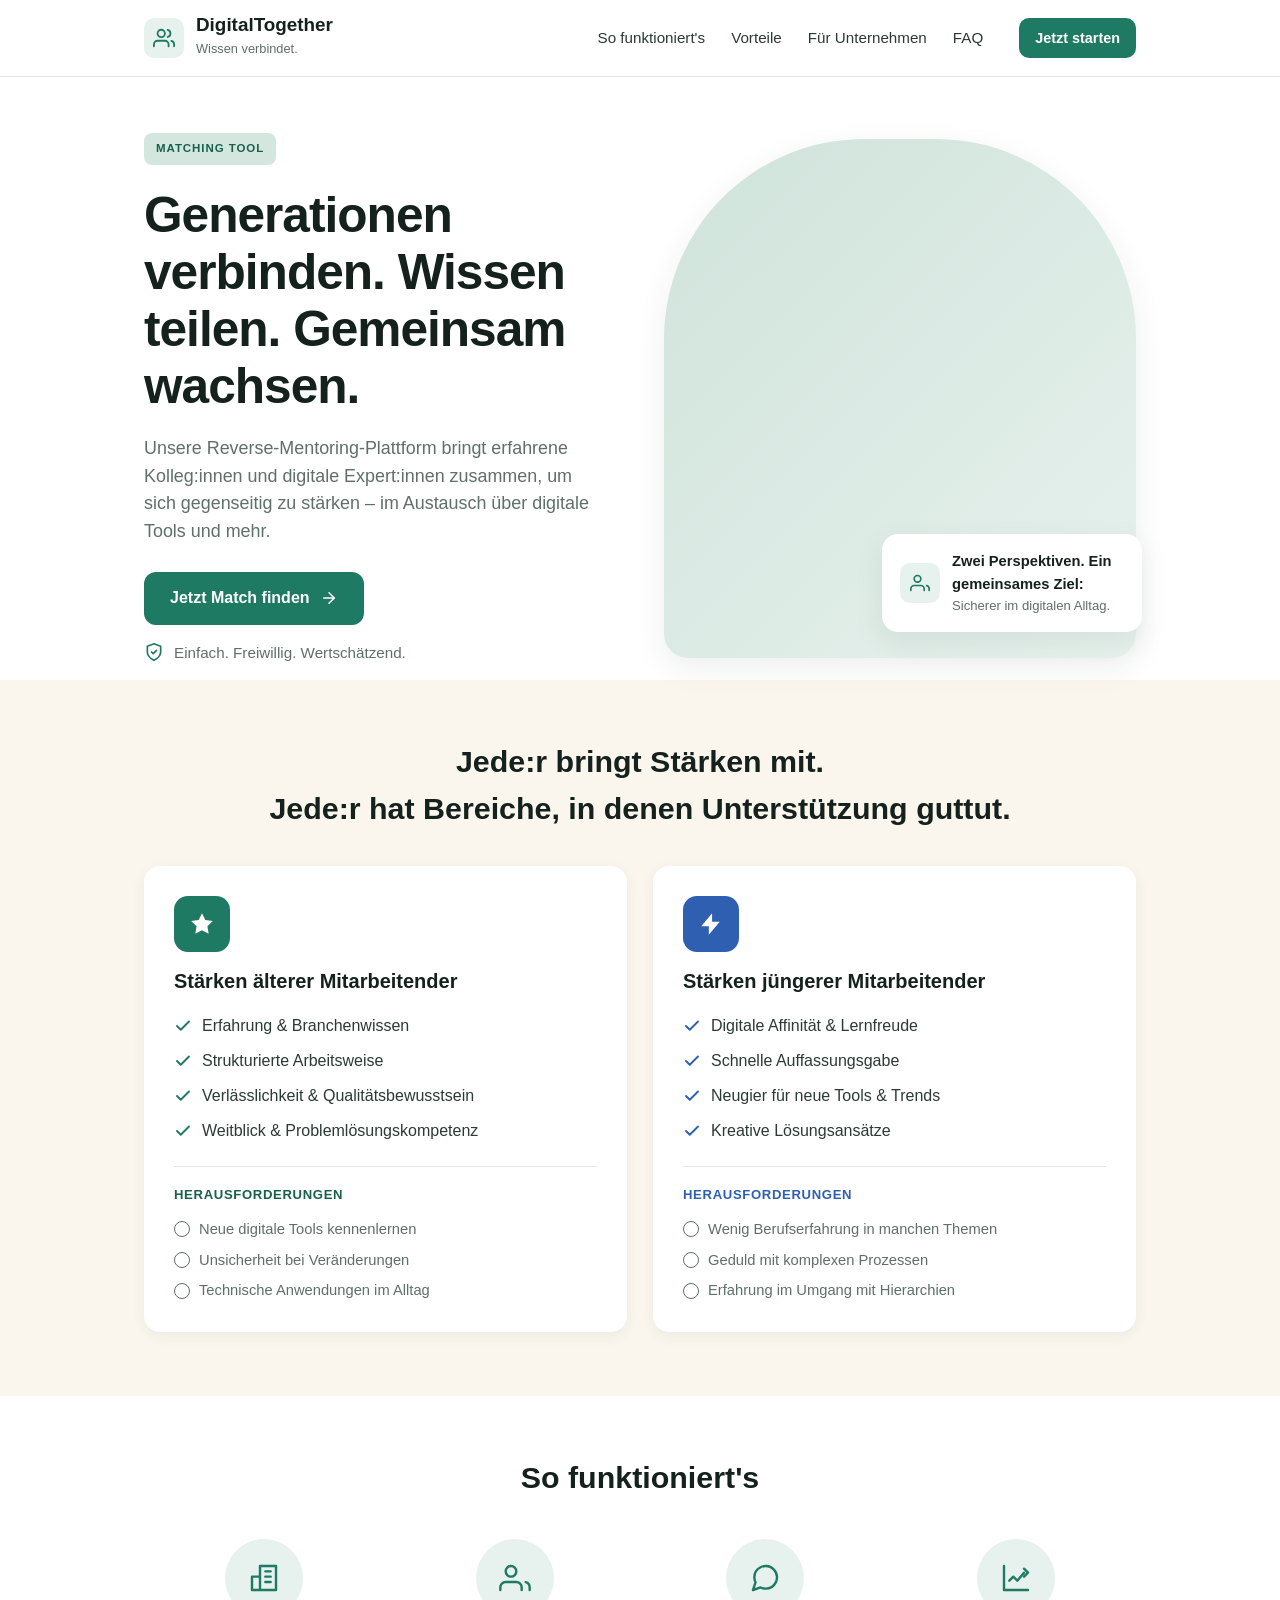
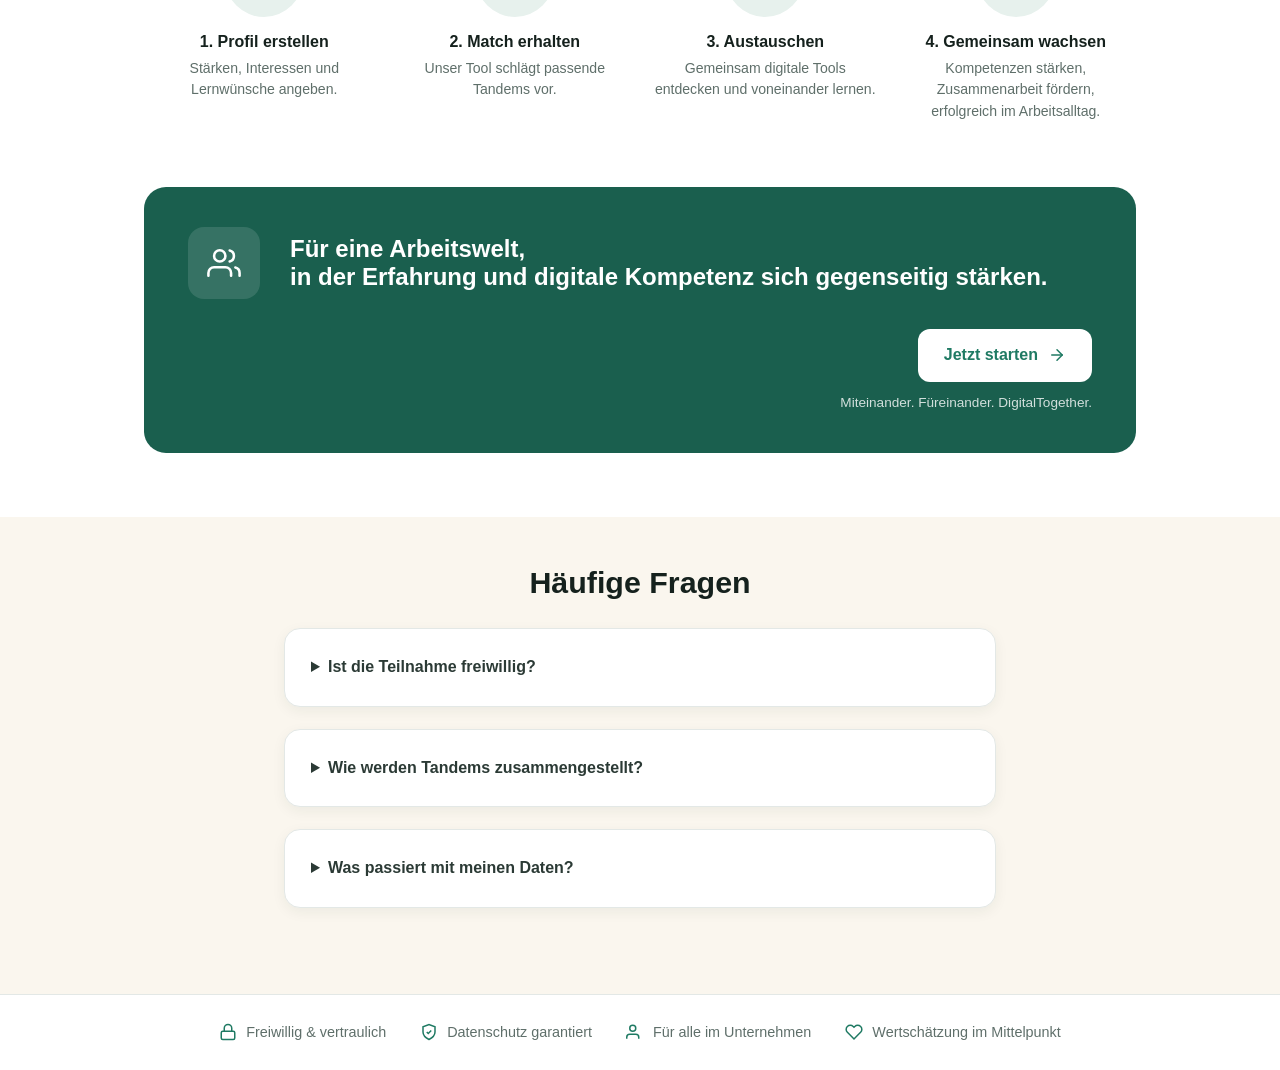
==== index.html @ 3b738544 "Initial commit" ====
<!DOCTYPE html>
<html lang="de">
<head>
<meta charset="UTF-8" />
<meta name="viewport" content="width=device-width, initial-scale=1" />
<title>DigitalTogether – Reverse Mentoring Plattform</title>
<link rel="stylesheet" href="css/styles.css" />
<link rel="preconnect" href="https://images.unsplash.com" />
</head>
<body>

<!-- ===== Header ===== -->
<header class="site-header">
  <div class="wrap nav">
    <a class="brand" href="index.html">
      <span class="logo">
        <svg width="22" height="22" viewBox="0 0 24 24" fill="none" stroke="currentColor" stroke-width="2" stroke-linecap="round" stroke-linejoin="round"><path d="M17 21v-2a4 4 0 0 0-4-4H5a4 4 0 0 0-4 4v2"/><circle cx="9" cy="7" r="4"/><path d="M23 21v-2a4 4 0 0 0-3-3.87"/><path d="M16 3.13a4 4 0 0 1 0 7.75"/></svg>
      </span>
      <span><b>DigitalTogether</b><small>Wissen verbindet.</small></span>
    </a>
    <nav class="nav-links">
      <a href="#how">So funktioniert's</a>
      <a href="#benefits">Vorteile</a>
      <a href="#company">Für Unternehmen</a>
      <a href="#faq">FAQ</a>
    </nav>
    <a class="btn btn-primary btn-sm" href="app.html">Jetzt starten</a>
  </div>
</header>

<!-- ===== Hero ===== -->
<section class="hero">
  <div class="wrap hero-grid">
    <div>
      <span class="tag">Matching Tool</span>
      <h1>Generationen verbinden. Wissen teilen. Gemeinsam wachsen.</h1>
      <p class="lead">Unsere Reverse-Mentoring-Plattform bringt erfahrene Kolleg:innen und digitale Expert:innen zusammen, um sich gegenseitig zu stärken – im Austausch über digitale Tools und mehr.</p>
      <div class="hero-actions">
        <a class="btn btn-primary" href="app.html">Jetzt Match finden
          <svg width="18" height="18" viewBox="0 0 24 24" fill="none" stroke="currentColor" stroke-width="2" stroke-linecap="round" stroke-linejoin="round"><line x1="5" y1="12" x2="19" y2="12"/><polyline points="12 5 19 12 12 19"/></svg>
        </a>
      </div>
      <div class="trust">
        <svg width="20" height="20" viewBox="0 0 24 24" fill="none" stroke="currentColor" stroke-width="2" stroke-linecap="round" stroke-linejoin="round"><path d="M12 22s8-4 8-10V5l-8-3-8 3v7c0 6 8 10 8 10z"/><polyline points="9 12 11 14 15 10"/></svg>
        <span>Einfach. Freiwillig. Wertschätzend.</span>
      </div>
    </div>
    <div class="hero-media">
      <div class="hero-img">
        <img src="https://images.unsplash.com/photo-1573497019940-1c28c88b4f3e?auto=format&fit=crop&w=900&q=70" alt="Zwei Kolleg:innen am Laptop" onerror="this.style.display='none'"/>
      </div>
      <div class="hero-badge">
        <span class="ico"><svg width="20" height="20" viewBox="0 0 24 24" fill="none" stroke="currentColor" stroke-width="2" stroke-linecap="round" stroke-linejoin="round"><path d="M17 21v-2a4 4 0 0 0-4-4H5a4 4 0 0 0-4 4v2"/><circle cx="9" cy="7" r="4"/><path d="M23 21v-2a4 4 0 0 0-3-3.87"/></svg></span>
        <span><b>Zwei Perspektiven. Ein gemeinsames Ziel:</b><br><span>Sicherer im digitalen Alltag.</span></span>
      </div>
    </div>
  </div>
</section>

<!-- ===== Strengths ===== -->
<section class="section cream" id="benefits">
  <div class="wrap">
    <div class="center">
      <h2 class="section-title">Jede:r bringt Stärken mit.</h2>
      <h2 class="section-title">Jede:r hat Bereiche, in denen Unterstützung guttut.</h2>
    </div>
    <div class="cards-2">
      <!-- older -->
      <div class="scard green">
        <div class="ico-top"><svg width="26" height="26" viewBox="0 0 24 24" fill="currentColor"><path d="M12 2l3.09 6.26L22 9.27l-5 4.87 1.18 6.88L12 17.77l-6.18 3.25L7 14.14 2 9.27l6.91-1.01L12 2z"/></svg></div>
        <h3>Stärken älterer Mitarbeitender</h3>
        <ul class="check-list">
          <li><svg width="18" height="18" viewBox="0 0 24 24" fill="none" stroke="currentColor" stroke-width="2.5" stroke-linecap="round" stroke-linejoin="round"><polyline points="20 6 9 17 4 12"/></svg> Erfahrung &amp; Branchenwissen</li>
          <li><svg width="18" height="18" viewBox="0 0 24 24" fill="none" stroke="currentColor" stroke-width="2.5" stroke-linecap="round" stroke-linejoin="round"><polyline points="20 6 9 17 4 12"/></svg> Strukturierte Arbeitsweise</li>
          <li><svg width="18" height="18" viewBox="0 0 24 24" fill="none" stroke="currentColor" stroke-width="2.5" stroke-linecap="round" stroke-linejoin="round"><polyline points="20 6 9 17 4 12"/></svg> Verlässlichkeit &amp; Qualitätsbewusstsein</li>
          <li><svg width="18" height="18" viewBox="0 0 24 24" fill="none" stroke="currentColor" stroke-width="2.5" stroke-linecap="round" stroke-linejoin="round"><polyline points="20 6 9 17 4 12"/></svg> Weitblick &amp; Problemlösungskompetenz</li>
        </ul>
        <div class="divider"></div>
        <div class="challenge-title">Herausforderungen</div>
        <ul class="challenge-list">
          <li><span class="dot"></span> Neue digitale Tools kennenlernen</li>
          <li><span class="dot"></span> Unsicherheit bei Veränderungen</li>
          <li><span class="dot"></span> Technische Anwendungen im Alltag</li>
        </ul>
      </div>
      <!-- younger -->
      <div class="scard blue">
        <div class="ico-top"><svg width="26" height="26" viewBox="0 0 24 24" fill="currentColor"><path d="M13 2L3 14h7v8l10-12h-7z"/></svg></div>
        <h3>Stärken jüngerer Mitarbeitender</h3>
        <ul class="check-list">
          <li><svg width="18" height="18" viewBox="0 0 24 24" fill="none" stroke="currentColor" stroke-width="2.5" stroke-linecap="round" stroke-linejoin="round"><polyline points="20 6 9 17 4 12"/></svg> Digitale Affinität &amp; Lernfreude</li>
          <li><svg width="18" height="18" viewBox="0 0 24 24" fill="none" stroke="currentColor" stroke-width="2.5" stroke-linecap="round" stroke-linejoin="round"><polyline points="20 6 9 17 4 12"/></svg> Schnelle Auffassungsgabe</li>
          <li><svg width="18" height="18" viewBox="0 0 24 24" fill="none" stroke="currentColor" stroke-width="2.5" stroke-linecap="round" stroke-linejoin="round"><polyline points="20 6 9 17 4 12"/></svg> Neugier für neue Tools &amp; Trends</li>
          <li><svg width="18" height="18" viewBox="0 0 24 24" fill="none" stroke="currentColor" stroke-width="2.5" stroke-linecap="round" stroke-linejoin="round"><polyline points="20 6 9 17 4 12"/></svg> Kreative Lösungsansätze</li>
        </ul>
        <div class="divider"></div>
        <div class="challenge-title">Herausforderungen</div>
        <ul class="challenge-list">
          <li><span class="dot"></span> Wenig Berufserfahrung in manchen Themen</li>
          <li><span class="dot"></span> Geduld mit komplexen Prozessen</li>
          <li><span class="dot"></span> Erfahrung im Umgang mit Hierarchien</li>
        </ul>
      </div>
    </div>
  </div>
</section>

<!-- ===== How it works ===== -->
<section class="section" id="how">
  <div class="wrap">
    <h2 class="section-title center">So funktioniert's</h2>
    <div class="steps">
      <div class="step">
        <div class="circle"><svg width="32" height="32" viewBox="0 0 24 24" fill="none" stroke="currentColor" stroke-width="1.8" stroke-linecap="round" stroke-linejoin="round"><path d="M9 11H3v10h6V11zM21 3H9v18h12V3z"/><path d="M13 7h4M13 11h4M13 15h4"/></svg></div>
        <h4>1. Profil erstellen</h4>
        <p>Stärken, Interessen und Lernwünsche angeben.</p>
      </div>
      <div class="step">
        <div class="circle"><svg width="32" height="32" viewBox="0 0 24 24" fill="none" stroke="currentColor" stroke-width="1.8" stroke-linecap="round" stroke-linejoin="round"><path d="M17 21v-2a4 4 0 0 0-4-4H5a4 4 0 0 0-4 4v2"/><circle cx="9" cy="7" r="4"/><path d="M23 21v-2a4 4 0 0 0-3-3.87"/></svg></div>
        <h4>2. Match erhalten</h4>
        <p>Unser Tool schlägt passende Tandems vor.</p>
      </div>
      <div class="step">
        <div class="circle"><svg width="32" height="32" viewBox="0 0 24 24" fill="none" stroke="currentColor" stroke-width="1.8" stroke-linecap="round" stroke-linejoin="round"><path d="M21 11.5a8.38 8.38 0 0 1-.9 3.8 8.5 8.5 0 0 1-7.6 4.7 8.38 8.38 0 0 1-3.8-.9L3 21l1.9-5.7a8.38 8.38 0 0 1-.9-3.8 8.5 8.5 0 0 1 4.7-7.6 8.38 8.38 0 0 1 3.8-.9h.5a8.48 8.48 0 0 1 8 8v.5z"/></svg></div>
        <h4>3. Austauschen</h4>
        <p>Gemeinsam digitale Tools entdecken und voneinander lernen.</p>
      </div>
      <div class="step">
        <div class="circle"><svg width="32" height="32" viewBox="0 0 24 24" fill="none" stroke="currentColor" stroke-width="1.8" stroke-linecap="round" stroke-linejoin="round"><path d="M3 3v18h18"/><path d="M7 14l3-3 3 3 5-6"/><polyline points="18 5 21 8 18 11"/></svg></div>
        <h4>4. Gemeinsam wachsen</h4>
        <p>Kompetenzen stärken, Zusammenarbeit fördern, erfolgreich im Arbeitsalltag.</p>
      </div>
    </div>
  </div>
</section>

<!-- ===== CTA ===== -->
<section class="section" id="company" style="padding-top:0">
  <div class="wrap">
    <div class="cta">
      <span class="ico"><svg width="34" height="34" viewBox="0 0 24 24" fill="none" stroke="currentColor" stroke-width="1.8" stroke-linecap="round" stroke-linejoin="round"><path d="M17 21v-2a4 4 0 0 0-4-4H5a4 4 0 0 0-4 4v2"/><circle cx="9" cy="7" r="4"/><path d="M23 21v-2a4 4 0 0 0-3-3.87"/><path d="M16 3.13a4 4 0 0 1 0 7.75"/></svg></span>
      <h2>Für eine Arbeitswelt,<br>in der Erfahrung und digitale Kompetenz sich gegenseitig stärken.</h2>
      <div class="cta-right">
        <a class="btn btn-light" href="app.html">Jetzt starten
          <svg width="18" height="18" viewBox="0 0 24 24" fill="none" stroke="currentColor" stroke-width="2" stroke-linecap="round" stroke-linejoin="round"><line x1="5" y1="12" x2="19" y2="12"/><polyline points="12 5 19 12 12 19"/></svg>
        </a>
        <small>Miteinander. Füreinander. DigitalTogether.</small>
      </div>
    </div>
  </div>
</section>

<!-- ===== FAQ ===== -->
<section class="section cream" id="faq" style="padding-top:48px">
  <div class="wrap" style="max-width:760px">
    <h2 class="section-title center">Häufige Fragen</h2>
    <div style="margin-top:28px">
      <details class="card"><summary style="cursor:pointer;font-weight:700">Ist die Teilnahme freiwillig?</summary><p style="margin-top:10px;color:var(--muted)">Ja. Reverse Mentoring funktioniert am besten auf Augenhöhe und freiwillig. Du entscheidest selbst über Tempo und Themen.</p></details>
      <details class="card"><summary style="cursor:pointer;font-weight:700">Wie werden Tandems zusammengestellt?</summary><p style="margin-top:10px;color:var(--muted)">Das Matching berücksichtigt deine Lernwünsche, die Stärken deines Mentors sowie verfügbare Zeitfenster und Format-Präferenzen.</p></details>
      <details class="card"><summary style="cursor:pointer;font-weight:700">Was passiert mit meinen Daten?</summary><p style="margin-top:10px;color:var(--muted)">Diese Demo speichert alle Angaben ausschließlich lokal in deinem Browser (localStorage). Es werden keine Daten an einen Server gesendet.</p></details>
    </div>
  </div>
</section>

<!-- ===== Footer ===== -->
<footer class="foot">
  <div class="wrap foot-row">
    <div class="foot-item"><svg width="18" height="18" viewBox="0 0 24 24" fill="none" stroke="currentColor" stroke-width="2"><rect x="3" y="11" width="18" height="11" rx="2"/><path d="M7 11V7a5 5 0 0 1 10 0v4"/></svg> Freiwillig &amp; vertraulich</div>
    <div class="foot-item"><svg width="18" height="18" viewBox="0 0 24 24" fill="none" stroke="currentColor" stroke-width="2"><path d="M12 22s8-4 8-10V5l-8-3-8 3v7c0 6 8 10 8 10z"/><polyline points="9 12 11 14 15 10"/></svg> Datenschutz garantiert</div>
    <div class="foot-item"><svg width="18" height="18" viewBox="0 0 24 24" fill="none" stroke="currentColor" stroke-width="2"><path d="M17 21v-2a4 4 0 0 0-4-4H5a4 4 0 0 0-4 4v2"/><circle cx="9" cy="7" r="4"/></svg> Für alle im Unternehmen</div>
    <div class="foot-item"><svg width="18" height="18" viewBox="0 0 24 24" fill="none" stroke="currentColor" stroke-width="2"><path d="M20.84 4.61a5.5 5.5 0 0 0-7.78 0L12 5.67l-1.06-1.06a5.5 5.5 0 0 0-7.78 7.78l1.06 1.06L12 21.23l7.78-7.78 1.06-1.06a5.5 5.5 0 0 0 0-7.78z"/></svg> Wertschätzung im Mittelpunkt</div>
  </div>
</footer>

</body>
</html>
---- css/styles.css ----
/* ===== DigitalTogether – Reverse Mentoring Plattform ===== */
:root {
  --green: #1f7a63;
  --green-dark: #1a5f4e;
  --green-light: #e7f1ed;
  --green-soft: #d4e7df;
  --blue: #2f5fb0;
  --blue-light: #e6eef9;
  --ink: #15211d;
  --text: #2b3a35;
  --muted: #5f6f6a;
  --bg: #ffffff;
  --bg-cream: #faf6ee;
  --line: #e3e8e6;
  --card: #ffffff;
  --radius: 16px;
  --shadow: 0 10px 30px rgba(20, 50, 40, .08);
  --shadow-sm: 0 4px 14px rgba(20, 50, 40, .06);
  --max: 1040px;
}

* { box-sizing: border-box; }
html { scroll-behavior: smooth; }
body {
  margin: 0;
  font-family: -apple-system, BlinkMacSystemFont, "Segoe UI", Roboto, Helvetica, Arial, sans-serif;
  color: var(--text);
  background: var(--bg);
  line-height: 1.55;
  -webkit-font-smoothing: antialiased;
}
h1, h2, h3, h4 { color: var(--ink); line-height: 1.15; margin: 0 0 .4em; }
p { margin: 0 0 1em; }
a { color: var(--green); text-decoration: none; }
img { max-width: 100%; display: block; }

.wrap { max-width: var(--max); margin: 0 auto; padding: 0 24px; }
.section { padding: 64px 0; }

/* ===== Buttons ===== */
.btn {
  display: inline-flex; align-items: center; gap: 10px;
  border: none; cursor: pointer; font-size: 1rem; font-weight: 600;
  padding: 14px 26px; border-radius: 12px; transition: .18s ease;
  font-family: inherit;
}
.btn-primary { background: var(--green); color: #fff; }
.btn-primary:hover { background: var(--green-dark); transform: translateY(-1px); }
.btn-ghost { background: #fff; color: var(--ink); border: 1px solid var(--line); }
.btn-ghost:hover { border-color: var(--green); color: var(--green); }
.btn-light { background: #fff; color: var(--green); }
.btn-light:hover { transform: translateY(-1px); }
.btn-outline { background: transparent; color: var(--green); border: 1px solid var(--green); }
.btn-outline:hover { background: var(--green-light); }
.btn-sm { padding: 9px 16px; font-size: .9rem; border-radius: 10px; }
.btn-block { width: 100%; justify-content: center; }
.btn:disabled { opacity: .5; cursor: not-allowed; }

/* ===== Header ===== */
.site-header {
  position: sticky; top: 0; z-index: 50;
  background: rgba(255,255,255,.92); backdrop-filter: blur(8px);
  border-bottom: 1px solid var(--line);
}
.nav { display: flex; align-items: center; gap: 28px; height: 76px; }
.brand { display: flex; align-items: center; gap: 12px; }
.brand .logo {
  width: 40px; height: 40px; border-radius: 10px;
  background: var(--green-light); display: grid; place-items: center; color: var(--green);
}
.brand b { font-size: 1.18rem; color: var(--ink); display: block; line-height: 1.1; }
.brand small { color: var(--muted); font-size: .8rem; }
.nav-links { display: flex; gap: 26px; margin-left: auto; }
.nav-links a { color: var(--text); font-weight: 500; font-size: .95rem; }
.nav-links a:hover { color: var(--green); }
.nav .btn { margin-left: 8px; }

/* ===== Hero ===== */
.hero { padding: 56px 0 16px; }
.hero-grid { display: grid; grid-template-columns: 1fr 1fr; gap: 48px; align-items: center; }
.tag {
  display: inline-block; background: var(--green-soft); color: var(--green-dark);
  font-weight: 700; letter-spacing: .08em; font-size: .72rem; text-transform: uppercase;
  padding: 7px 12px; border-radius: 8px; margin-bottom: 22px;
}
.hero h1 { font-size: 3.1rem; letter-spacing: -.02em; }
.hero .lead { font-size: 1.12rem; color: var(--muted); max-width: 460px; }
.hero-actions { display: flex; align-items: center; gap: 18px; margin: 26px 0 16px; flex-wrap: wrap; }
.trust { display: flex; align-items: center; gap: 10px; color: var(--muted); font-size: .95rem; }
.trust svg { color: var(--green); }
.hero-media { position: relative; }
.hero-img {
  border-radius: 200px 200px 24px 24px; overflow: hidden; box-shadow: var(--shadow);
  aspect-ratio: 4/4.4; background: linear-gradient(135deg,#cfe3db,#e7f1ed);
}
.hero-img img { width: 100%; height: 100%; object-fit: cover; }
.hero-badge {
  position: absolute; right: -6px; bottom: 26px; background: #fff; border-radius: 16px;
  box-shadow: var(--shadow); padding: 16px 18px; display: flex; gap: 12px; align-items: center;
  max-width: 260px;
}
.hero-badge .ico { width: 40px; height: 40px; border-radius: 10px; background: var(--green-light); color: var(--green); display: grid; place-items: center; flex: none; }
.hero-badge b { font-size: .92rem; color: var(--ink); }
.hero-badge span { font-size: .82rem; color: var(--muted); }

/* ===== Strengths section ===== */
.cream { background: var(--bg-cream); }
.center { text-align: center; }
.section-title { font-size: 1.9rem; }
.cards-2 { display: grid; grid-template-columns: 1fr 1fr; gap: 26px; margin-top: 40px; }
.scard {
  background: var(--card); border-radius: var(--radius); padding: 30px 30px 26px;
  box-shadow: var(--shadow-sm); position: relative; overflow: hidden;
}
.scard .ico-top { width: 56px; height: 56px; border-radius: 14px; display: grid; place-items: center; color: #fff; margin-bottom: 18px; }
.scard.green .ico-top { background: var(--green); }
.scard.blue .ico-top { background: var(--blue); }
.scard h3 { font-size: 1.25rem; }
.check-list { list-style: none; padding: 0; margin: 16px 0; }
.check-list li { display: flex; gap: 10px; align-items: flex-start; padding: 5px 0; font-weight: 500; color: var(--text); }
.check-list svg { color: var(--green); flex: none; margin-top: 3px; }
.scard.blue .check-list svg { color: var(--blue); }
.divider { border-top: 1px solid var(--line); margin: 18px 0; }
.challenge-title { font-weight: 700; color: var(--green-dark); font-size: .82rem; text-transform: uppercase; letter-spacing: .05em; margin-bottom: 8px; }
.scard.blue .challenge-title { color: var(--blue); }
.challenge-list { list-style: none; padding: 0; margin: 0; }
.challenge-list li { display: flex; gap: 9px; align-items: center; padding: 4px 0; color: var(--muted); font-size: .92rem; }
.challenge-list .dot { width: 16px; height: 16px; border: 1.5px solid currentColor; border-radius: 50%; flex: none; }

/* ===== Steps ===== */
.steps { display: grid; grid-template-columns: repeat(4, 1fr); gap: 10px; margin-top: 44px; }
.step { text-align: center; padding: 0 8px; position: relative; }
.step .circle {
  width: 78px; height: 78px; border-radius: 50%; background: var(--green-light);
  display: grid; place-items: center; margin: 0 auto 16px; color: var(--green);
}
.step h4 { font-size: 1rem; margin-bottom: 6px; }
.step p { font-size: .88rem; color: var(--muted); margin: 0; }
.step:not(:last-child)::after {
  content: ""; position: absolute; top: 39px; right: -5px; width: 10px;
}

/* ===== CTA banner ===== */
.cta {
  background: var(--green-dark); color: #fff; border-radius: 22px;
  padding: 40px 44px; display: flex; align-items: center; gap: 30px; flex-wrap: wrap;
}
.cta .ico { width: 72px; height: 72px; border-radius: 16px; background: rgba(255,255,255,.12); display: grid; place-items: center; flex: none; }
.cta h2 { color: #fff; font-size: 1.5rem; margin: 0; }
.cta .cta-right { margin-left: auto; text-align: right; }
.cta small { display: block; margin-top: 10px; opacity: .8; font-size: .85rem; }

/* ===== Footer ===== */
.foot { border-top: 1px solid var(--line); padding: 26px 0; }
.foot-row { display: flex; gap: 34px; flex-wrap: wrap; justify-content: center; }
.foot-item { display: flex; gap: 9px; align-items: center; color: var(--muted); font-size: .9rem; }
.foot-item svg { color: var(--green); }

/* ===== App / Dashboard ===== */
.app-shell { min-height: 100vh; background: var(--bg-cream); }
.app-main { padding: 30px 0 70px; }
.crumb { color: var(--muted); font-size: .9rem; margin-bottom: 6px; }
.page-head { display: flex; align-items: flex-end; justify-content: space-between; gap: 16px; margin-bottom: 24px; flex-wrap: wrap; }
.page-head h1 { font-size: 1.8rem; margin: 0; }
.page-head p { margin: 6px 0 0; color: var(--muted); }

.tabs { display: flex; gap: 6px; background: #fff; padding: 6px; border-radius: 14px; box-shadow: var(--shadow-sm); margin-bottom: 26px; overflow-x: auto; }
.tab {
  border: none; background: none; cursor: pointer; padding: 11px 18px; border-radius: 10px;
  font-weight: 600; color: var(--muted); font-family: inherit; font-size: .94rem; white-space: nowrap;
  display: flex; align-items: center; gap: 8px;
}
.tab.active { background: var(--green); color: #fff; }
.tab:not(.active):hover { background: var(--green-light); color: var(--green-dark); }
.tab .badge-count { background: rgba(255,255,255,.25); border-radius: 20px; padding: 1px 8px; font-size: .78rem; }
.tab:not(.active) .badge-count { background: var(--green-light); color: var(--green); }

.panel { display: none; animation: fade .25s ease; }
.panel.active { display: block; }
@keyframes fade { from { opacity: 0; transform: translateY(6px); } to { opacity: 1; transform: none; } }

.card {
  background: #fff; border-radius: var(--radius); padding: 26px; box-shadow: var(--shadow-sm);
  margin-bottom: 22px; border: 1px solid var(--line);
}
.card h3 { font-size: 1.15rem; }
.card .sub { color: var(--muted); margin-top: -4px; }

.grid-2 { display: grid; grid-template-columns: 1fr 1fr; gap: 22px; }
.grid-3 { display: grid; grid-template-columns: repeat(3,1fr); gap: 18px; }

/* Forms */
.field { margin-bottom: 16px; }
.field label { display: block; font-weight: 600; font-size: .9rem; margin-bottom: 6px; color: var(--ink); }
.field input, .field select, .field textarea {
  width: 100%; padding: 11px 13px; border: 1px solid var(--line); border-radius: 10px;
  font-family: inherit; font-size: .95rem; background: #fff; color: var(--text);
}
.field input:focus, .field select:focus, .field textarea:focus { outline: none; border-color: var(--green); box-shadow: 0 0 0 3px var(--green-light); }
.field textarea { min-height: 90px; resize: vertical; }
.field .hint { font-size: .82rem; color: var(--muted); margin-top: 5px; }
.chips { display: flex; flex-wrap: wrap; gap: 8px; }
.chip {
  border: 1px solid var(--line); background: #fff; border-radius: 20px; padding: 8px 14px;
  cursor: pointer; font-size: .88rem; font-family: inherit; transition: .15s; user-select: none;
}
.chip.on { background: var(--green); color: #fff; border-color: var(--green); }
.chip:hover { border-color: var(--green); }

/* Match cards */
.match {
  display: flex; gap: 16px; padding: 18px; border: 1px solid var(--line); border-radius: 14px;
  margin-bottom: 14px; align-items: center; background: #fff; transition: .15s;
}
.match:hover { box-shadow: var(--shadow-sm); border-color: var(--green-soft); }
.avatar {
  width: 56px; height: 56px; border-radius: 50%; flex: none; display: grid; place-items: center;
  font-weight: 700; color: #fff; font-size: 1.2rem; background: var(--blue);
}
.avatar.g { background: var(--green); }
.match-info { flex: 1; min-width: 0; }
.match-info b { font-size: 1.05rem; color: var(--ink); }
.match-info .role { color: var(--muted); font-size: .9rem; }
.tag-row { display: flex; gap: 6px; flex-wrap: wrap; margin-top: 8px; }
.mini-tag { background: var(--green-light); color: var(--green-dark); font-size: .76rem; padding: 3px 9px; border-radius: 6px; font-weight: 600; }
.score { text-align: center; flex: none; }
.score .num { font-size: 1.5rem; font-weight: 800; color: var(--green); }
.score .lbl { font-size: .72rem; color: var(--muted); text-transform: uppercase; letter-spacing: .04em; }

/* Meeting / list items */
.list-item {
  display: flex; gap: 14px; align-items: center; padding: 16px; border: 1px solid var(--line);
  border-radius: 12px; margin-bottom: 12px; background: #fff;
}
.list-item .when { text-align: center; flex: none; background: var(--green-light); border-radius: 10px; padding: 8px 12px; min-width: 64px; }
.list-item .when .d { font-size: 1.3rem; font-weight: 800; color: var(--green-dark); line-height: 1; }
.list-item .when .m { font-size: .72rem; text-transform: uppercase; color: var(--green); }
.list-item .body { flex: 1; }
.list-item .body b { color: var(--ink); }
.list-item .body .meta { color: var(--muted); font-size: .88rem; }

.pill { display: inline-block; padding: 4px 11px; border-radius: 20px; font-size: .78rem; font-weight: 700; }
.pill.open { background: #fff4e0; color: #a76a00; }
.pill.done { background: var(--green-light); color: var(--green-dark); }
.pill.planned { background: var(--blue-light); color: var(--blue); }

/* Stats */
.stat { background: #fff; border: 1px solid var(--line); border-radius: 14px; padding: 22px; text-align: center; }
.stat .big { font-size: 2.2rem; font-weight: 800; color: var(--green); line-height: 1; }
.stat .lbl { color: var(--muted); font-size: .9rem; margin-top: 8px; }

/* progress */
.progress { background: var(--green-light); border-radius: 20px; height: 12px; overflow: hidden; margin-top: 8px; }
.progress > span { display: block; height: 100%; background: var(--green); border-radius: 20px; transition: width .4s ease; }

/* Stars */
.stars { display: flex; gap: 6px; font-size: 1.7rem; }
.stars span { cursor: pointer; color: var(--line); transition: .12s; }
.stars span.on, .stars span:hover { color: #f0a818; }

/* Empty state */
.empty { text-align: center; padding: 40px 20px; color: var(--muted); }
.empty svg { color: var(--green-soft); margin-bottom: 12px; }

/* Toast */
.toast {
  position: fixed; bottom: 26px; left: 50%; transform: translateX(-50%) translateY(20px);
  background: var(--ink); color: #fff; padding: 14px 22px; border-radius: 12px; box-shadow: var(--shadow);
  opacity: 0; pointer-events: none; transition: .3s; z-index: 100; font-weight: 500;
}
.toast.show { opacity: 1; transform: translateX(-50%) translateY(0); }

/* Banner inside app for not-registered */
.notice { background: var(--blue-light); border: 1px solid #cfe0f7; border-radius: 12px; padding: 16px 18px; color: #244a82; margin-bottom: 20px; display: flex; gap: 12px; align-items: center; }

.timeline { list-style: none; padding: 0; margin: 0; }
.timeline li { position: relative; padding: 0 0 20px 26px; border-left: 2px solid var(--green-light); }
.timeline li::before { content: ""; position: absolute; left: -7px; top: 2px; width: 12px; height: 12px; border-radius: 50%; background: var(--green); }
.timeline li:last-child { border-left-color: transparent; }
.timeline .t-date { font-size: .8rem; color: var(--muted); }

.row-between { display: flex; justify-content: space-between; align-items: center; gap: 12px; flex-wrap: wrap; }

/* Responsive */
@media (max-width: 880px) {
  .hero-grid, .cards-2, .grid-2 { grid-template-columns: 1fr; }
  .steps { grid-template-columns: 1fr 1fr; gap: 24px; }
  .grid-3 { grid-template-columns: 1fr; }
  .hero h1 { font-size: 2.3rem; }
  .nav-links { display: none; }
  .cta .cta-right { margin-left: 0; text-align: left; width: 100%; }
}
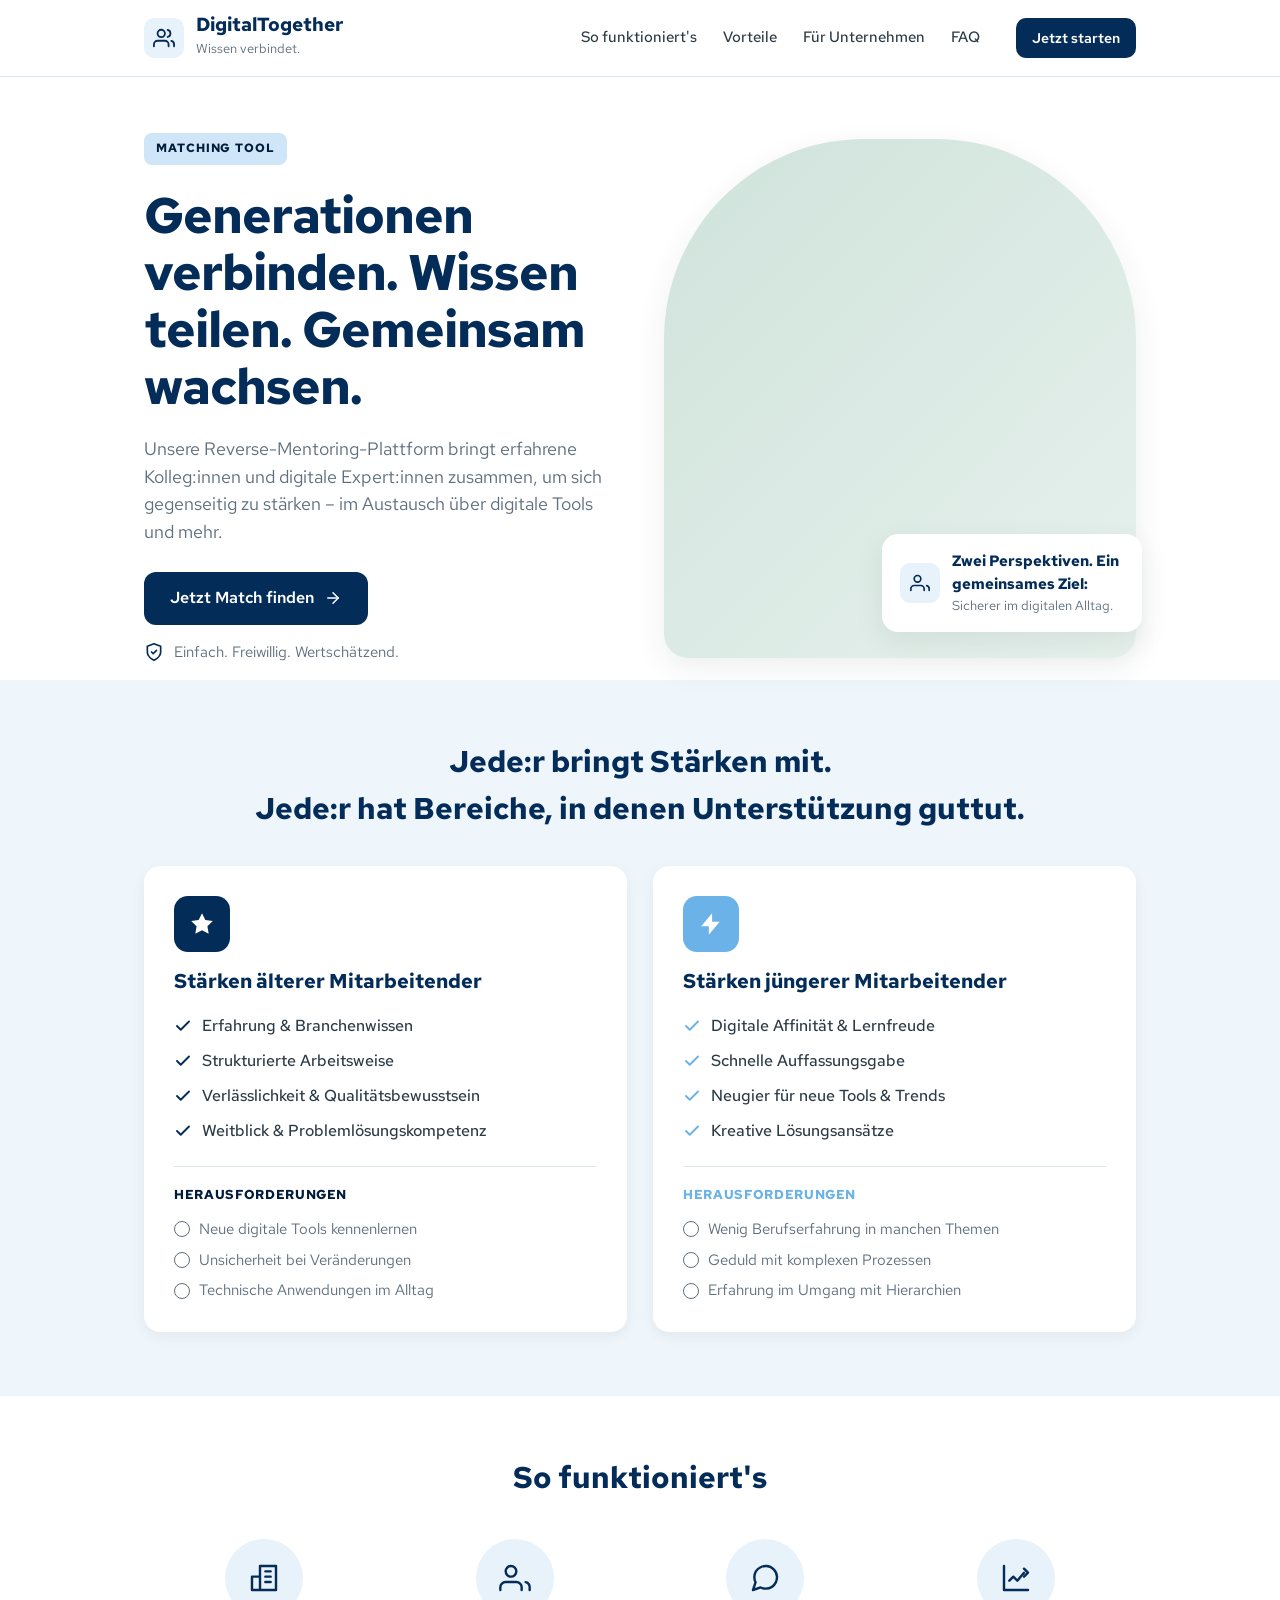
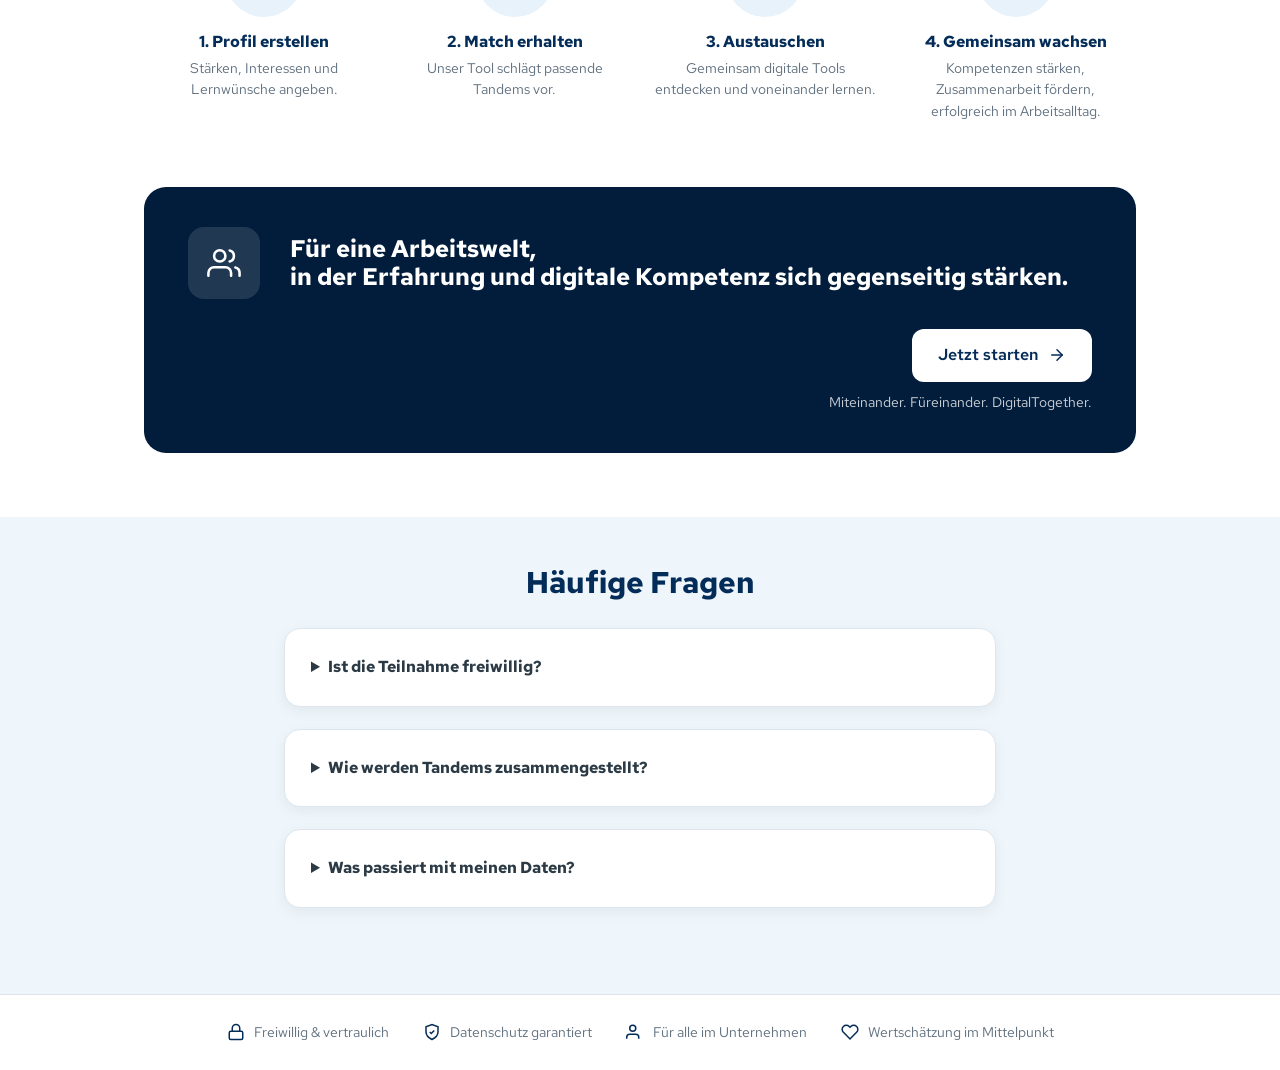
==== commit e5aca48f: "Funktionserweiterung" ====
--- a/index.html
+++ b/index.html
@@ -4,6 +4,9 @@
 <meta charset="UTF-8" />
 <meta name="viewport" content="width=device-width, initial-scale=1" />
 <title>DigitalTogether – Reverse Mentoring Plattform</title>
+<link rel="preconnect" href="https://fonts.googleapis.com" />
+<link rel="preconnect" href="https://fonts.gstatic.com" crossorigin />
+<link href="https://fonts.googleapis.com/css2?family=Red+Hat+Text:wght@400;500;600;700&display=swap" rel="stylesheet" />
 <link rel="stylesheet" href="css/styles.css" />
 <link rel="preconnect" href="https://images.unsplash.com" />
 </head>
--- a/css/styles.css
+++ b/css/styles.css
@@ -1,17 +1,18 @@
 /* ===== DigitalTogether – Reverse Mentoring Plattform ===== */
 :root {
-  --green: #1f7a63;
-  --green-dark: #1a5f4e;
-  --green-light: #e7f1ed;
-  --green-soft: #d4e7df;
-  --blue: #2f5fb0;
-  --blue-light: #e6eef9;
-  --ink: #15211d;
-  --text: #2b3a35;
-  --muted: #5f6f6a;
+  /* Große Elemente: #042c58 · Kleine Elemente / Boxen: #6ab2e7 */
+  --green: #042c58;        /* primär / große Elemente */
+  --green-dark: #021d3b;   /* hover */
+  --green-light: #e7f2fb;  /* helle Box-Tönung */
+  --green-soft: #cfe6f8;
+  --blue: #6ab2e7;         /* kleine Elemente / Akzent-Boxen */
+  --blue-light: #e7f2fb;
+  --ink: #042c58;
+  --text: #2b3a45;
+  --muted: #5f6f7e;
   --bg: #ffffff;
-  --bg-cream: #faf6ee;
-  --line: #e3e8e6;
+  --bg-cream: #eef5fb;
+  --line: #dde6ef;
   --card: #ffffff;
   --radius: 16px;
   --shadow: 0 10px 30px rgba(20, 50, 40, .08);
@@ -23,7 +24,7 @@
 html { scroll-behavior: smooth; }
 body {
   margin: 0;
-  font-family: -apple-system, BlinkMacSystemFont, "Segoe UI", Roboto, Helvetica, Arial, sans-serif;
+  font-family: "Red Hat Text", -apple-system, BlinkMacSystemFont, "Segoe UI", Roboto, Helvetica, Arial, sans-serif;
   color: var(--text);
   background: var(--bg);
   line-height: 1.55;
@@ -281,6 +282,52 @@
 
 .row-between { display: flex; justify-content: space-between; align-items: center; gap: 12px; flex-wrap: wrap; }
 
+/* ===== Login overlay ===== */
+.login-overlay {
+  position: fixed; inset: 0; z-index: 200; display: grid; place-items: center;
+  background: linear-gradient(160deg, #042c58, #063e78);
+  padding: 24px;
+}
+.login-card {
+  background: #fff; border-radius: 22px; box-shadow: var(--shadow);
+  width: 100%; max-width: 460px; padding: 38px 34px; text-align: center;
+}
+.login-card .brand { justify-content: center; margin-bottom: 8px; }
+.login-card h2 { font-size: 1.5rem; margin-top: 14px; }
+.login-card p { color: var(--muted); }
+.role-pick { display: grid; grid-template-columns: 1fr 1fr; gap: 14px; margin: 22px 0 18px; }
+.role-opt {
+  border: 2px solid var(--line); border-radius: 16px; padding: 22px 14px; cursor: pointer;
+  transition: .15s; background: #fff;
+}
+.role-opt:hover { border-color: var(--blue); }
+.role-opt.sel { border-color: var(--green); background: var(--green-light); }
+.role-opt .r-ico { width: 56px; height: 56px; border-radius: 14px; margin: 0 auto 12px; display: grid; place-items: center; color: #fff; }
+.role-opt.oldie .r-ico { background: var(--green); }
+.role-opt.mentor .r-ico { background: var(--blue); }
+.role-opt b { display: block; color: var(--ink); }
+.role-opt span { font-size: .82rem; color: var(--muted); }
+
+.role-badge { display: inline-flex; align-items: center; gap: 7px; padding: 6px 13px; border-radius: 20px; font-weight: 700; font-size: .85rem; }
+.role-badge.oldie { background: var(--green-light); color: var(--green); }
+.role-badge.mentor { background: #e7f2fb; color: #1c6aa8; }
+
+/* Recurrence badge */
+.recur-badge { background: #fff4e0; color: #a76a00; font-size: .72rem; font-weight: 700; padding: 2px 8px; border-radius: 6px; }
+.series-head { font-weight: 700; color: var(--ink); margin: 18px 0 8px; display: flex; align-items: center; gap: 8px; }
+
+/* Feedback evaluation bars */
+.dist-row { display: flex; align-items: center; gap: 12px; margin-bottom: 10px; }
+.dist-row .lbl { width: 54px; font-size: .88rem; color: var(--muted); white-space: nowrap; }
+.dist-bar { flex: 1; background: var(--green-light); border-radius: 20px; height: 22px; overflow: hidden; }
+.dist-bar > span { display: block; height: 100%; background: var(--blue); border-radius: 20px; transition: width .4s; min-width: 2px; }
+.dist-row .val { width: 30px; text-align: right; font-weight: 700; color: var(--ink); }
+.big-score { display: flex; align-items: baseline; gap: 8px; }
+.big-score .n { font-size: 3rem; font-weight: 800; color: var(--green); line-height: 1; }
+.big-score .o { font-size: 1.2rem; color: var(--blue); }
+
+.hide { display: none !important; }
+
 /* Responsive */
 @media (max-width: 880px) {
   .hero-grid, .cards-2, .grid-2 { grid-template-columns: 1fr; }
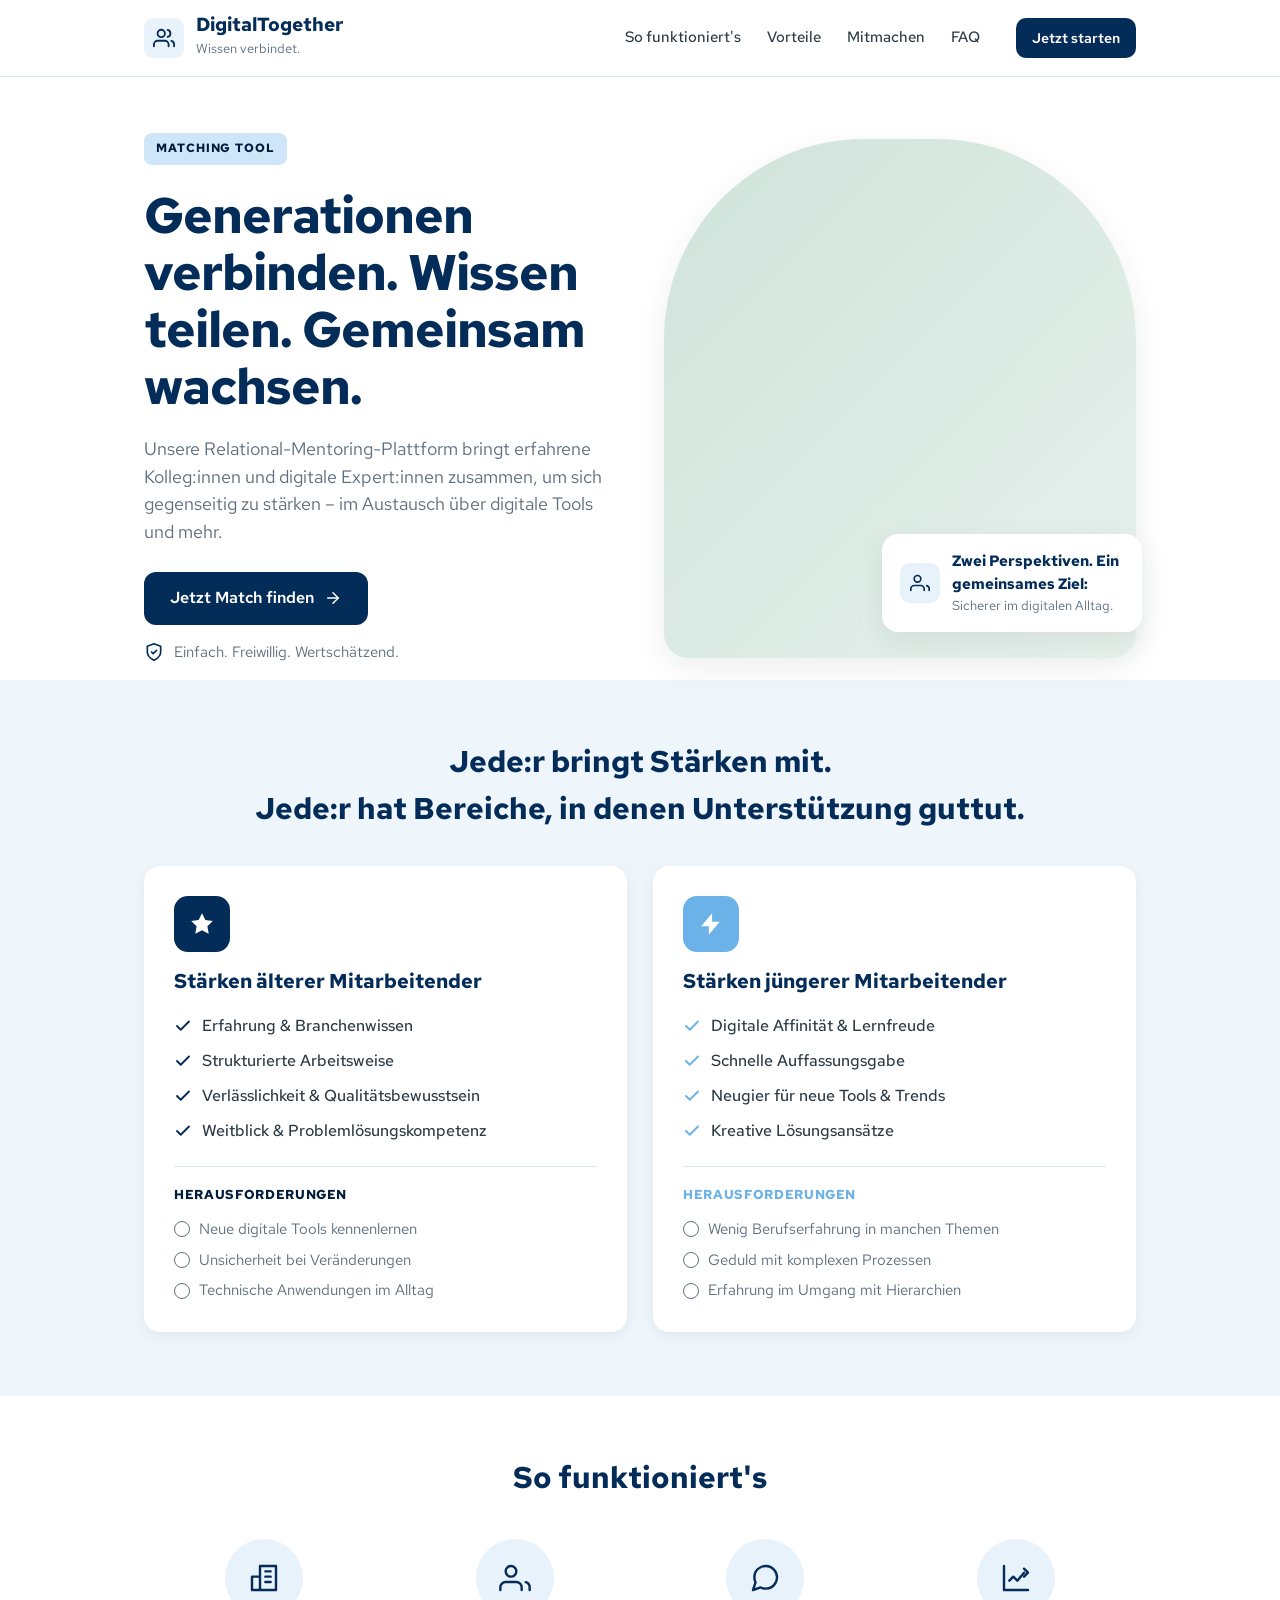
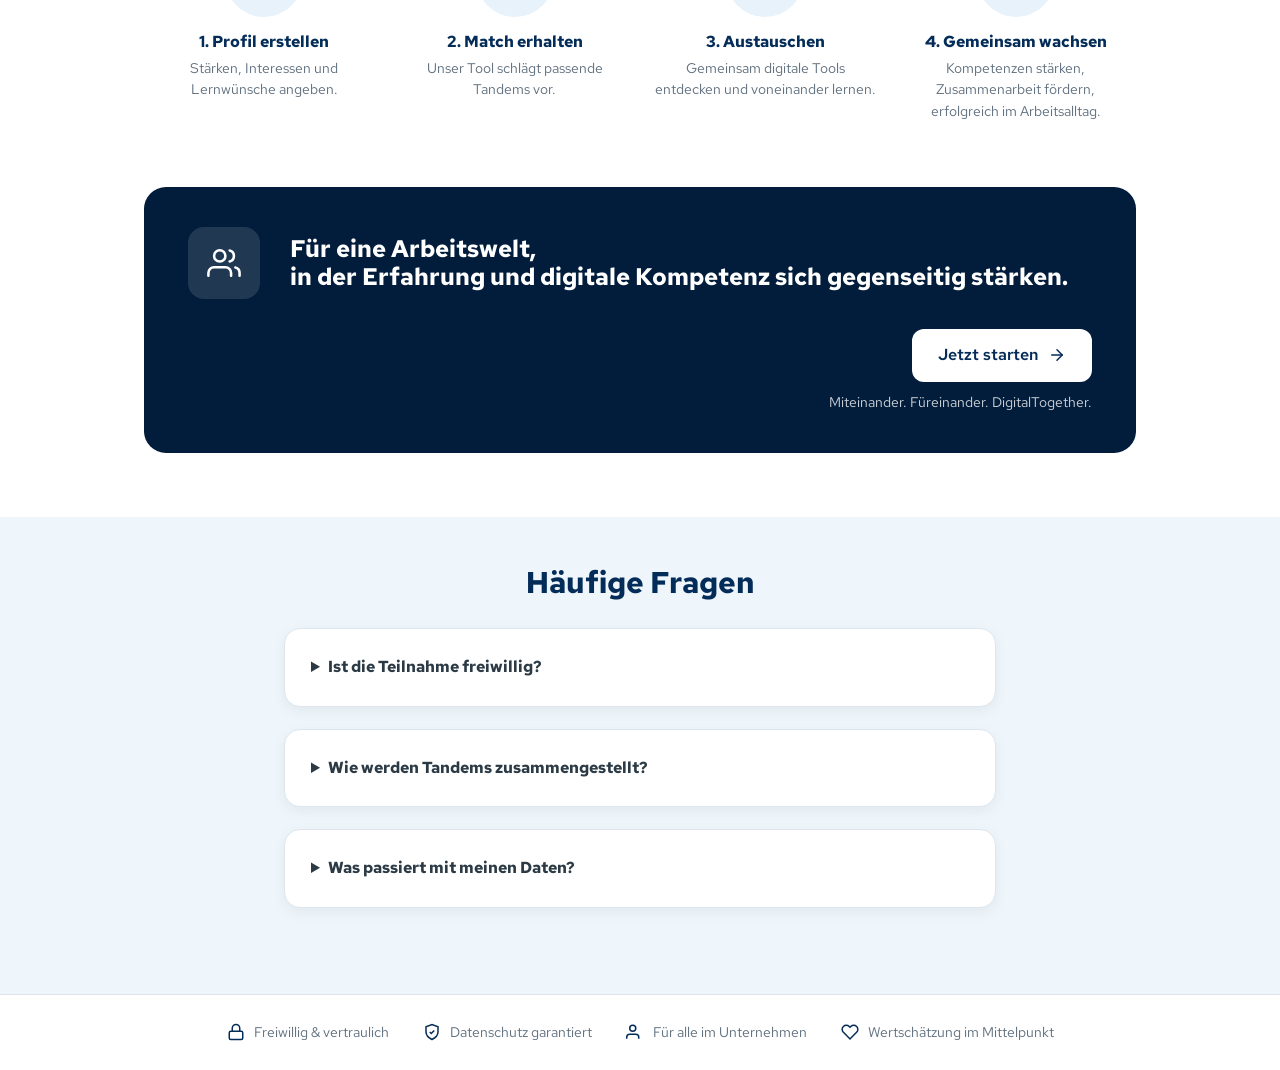
==== commit d54e17b6: "Onboarding" ====
--- a/index.html
+++ b/index.html
@@ -3,7 +3,7 @@
 <head>
 <meta charset="UTF-8" />
 <meta name="viewport" content="width=device-width, initial-scale=1" />
-<title>DigitalTogether – Reverse Mentoring Plattform</title>
+<title>DigitalTogether – Relational Mentoring Plattform</title>
 <link rel="preconnect" href="https://fonts.googleapis.com" />
 <link rel="preconnect" href="https://fonts.gstatic.com" crossorigin />
 <link href="https://fonts.googleapis.com/css2?family=Red+Hat+Text:wght@400;500;600;700&display=swap" rel="stylesheet" />
@@ -24,7 +24,7 @@
     <nav class="nav-links">
       <a href="#how">So funktioniert's</a>
       <a href="#benefits">Vorteile</a>
-      <a href="#company">Für Unternehmen</a>
+      <a href="onboarding.html">Mitmachen</a>
       <a href="#faq">FAQ</a>
     </nav>
     <a class="btn btn-primary btn-sm" href="app.html">Jetzt starten</a>
@@ -37,7 +37,7 @@
     <div>
       <span class="tag">Matching Tool</span>
       <h1>Generationen verbinden. Wissen teilen. Gemeinsam wachsen.</h1>
-      <p class="lead">Unsere Reverse-Mentoring-Plattform bringt erfahrene Kolleg:innen und digitale Expert:innen zusammen, um sich gegenseitig zu stärken – im Austausch über digitale Tools und mehr.</p>
+      <p class="lead">Unsere Relational-Mentoring-Plattform bringt erfahrene Kolleg:innen und digitale Expert:innen zusammen, um sich gegenseitig zu stärken – im Austausch über digitale Tools und mehr.</p>
       <div class="hero-actions">
         <a class="btn btn-primary" href="app.html">Jetzt Match finden
           <svg width="18" height="18" viewBox="0 0 24 24" fill="none" stroke="currentColor" stroke-width="2" stroke-linecap="round" stroke-linejoin="round"><line x1="5" y1="12" x2="19" y2="12"/><polyline points="12 5 19 12 12 19"/></svg>
@@ -158,7 +158,7 @@
   <div class="wrap" style="max-width:760px">
     <h2 class="section-title center">Häufige Fragen</h2>
     <div style="margin-top:28px">
-      <details class="card"><summary style="cursor:pointer;font-weight:700">Ist die Teilnahme freiwillig?</summary><p style="margin-top:10px;color:var(--muted)">Ja. Reverse Mentoring funktioniert am besten auf Augenhöhe und freiwillig. Du entscheidest selbst über Tempo und Themen.</p></details>
+      <details class="card"><summary style="cursor:pointer;font-weight:700">Ist die Teilnahme freiwillig?</summary><p style="margin-top:10px;color:var(--muted)">Ja. Relational Mentoring funktioniert am besten auf Augenhöhe und freiwillig. Du entscheidest selbst über Tempo und Themen.</p></details>
       <details class="card"><summary style="cursor:pointer;font-weight:700">Wie werden Tandems zusammengestellt?</summary><p style="margin-top:10px;color:var(--muted)">Das Matching berücksichtigt deine Lernwünsche, die Stärken deines Mentors sowie verfügbare Zeitfenster und Format-Präferenzen.</p></details>
       <details class="card"><summary style="cursor:pointer;font-weight:700">Was passiert mit meinen Daten?</summary><p style="margin-top:10px;color:var(--muted)">Diese Demo speichert alle Angaben ausschließlich lokal in deinem Browser (localStorage). Es werden keine Daten an einen Server gesendet.</p></details>
     </div>
--- a/css/styles.css
+++ b/css/styles.css
@@ -1,4 +1,4 @@
-/* ===== DigitalTogether – Reverse Mentoring Plattform ===== */
+/* ===== DigitalTogether – Relational Mentoring Plattform ===== */
 :root {
   /* Große Elemente: #042c58 · Kleine Elemente / Boxen: #6ab2e7 */
   --green: #042c58;        /* primär / große Elemente */
@@ -282,6 +282,80 @@
 
 .row-between { display: flex; justify-content: space-between; align-items: center; gap: 12px; flex-wrap: wrap; }
 
+/* ===== Onboarding page ===== */
+.lead-question {
+  background: var(--green); color: #fff; border-radius: 18px; padding: 30px 34px;
+  font-size: 1.45rem; font-weight: 700; line-height: 1.3; box-shadow: var(--shadow);
+}
+.lead-question span { color: var(--blue); }
+
+.proc-list { counter-reset: step; margin-top: 34px; }
+.proc-step {
+  display: flex; gap: 20px; padding: 0 0 26px; position: relative;
+}
+.proc-step:not(:last-child)::before {
+  content: ""; position: absolute; left: 23px; top: 50px; bottom: -2px; width: 2px; background: var(--green-soft);
+}
+.proc-step .pnum {
+  width: 48px; height: 48px; border-radius: 50%; background: var(--green); color: #fff; flex: none;
+  display: grid; place-items: center; font-weight: 800; font-size: 1.2rem; z-index: 1;
+}
+.proc-step:nth-child(even) .pnum { background: var(--blue); }
+.proc-step .pbody { padding-top: 4px; }
+.proc-step .pbody h4 { font-size: 1.12rem; margin-bottom: 4px; }
+.proc-step .pbody p { color: var(--muted); margin: 0; }
+
+/* Incentive cards */
+.incentive-card { position: relative; overflow: hidden; }
+.incentive-card .who {
+  display: inline-flex; align-items: center; gap: 8px; font-weight: 700; font-size: .82rem;
+  text-transform: uppercase; letter-spacing: .05em; padding: 7px 13px; border-radius: 20px; margin-bottom: 14px;
+}
+.incentive-card.older .who { background: var(--green-light); color: var(--green); }
+.incentive-card.younger .who { background: #e7f2fb; color: var(--blue-dk, #1c6aa8); }
+.incentive-list { list-style: none; padding: 0; margin: 0; }
+.incentive-list li { display: flex; gap: 11px; align-items: flex-start; padding: 8px 0; }
+.incentive-list .gift {
+  width: 26px; height: 26px; border-radius: 8px; flex: none; display: grid; place-items: center; color: #fff;
+}
+.incentive-card.older .gift { background: var(--green); }
+.incentive-card.younger .gift { background: var(--blue); }
+.incentive-list li b { display: block; color: var(--ink); font-size: .98rem; }
+.incentive-list li span { color: var(--muted); font-size: .88rem; }
+
+/* Persona consideration card */
+.persona { border-top: 5px solid var(--green); }
+.persona.younger { border-top-color: var(--blue); }
+.persona .ptitle { display: flex; align-items: center; gap: 12px; margin-bottom: 4px; }
+.block-label {
+  font-weight: 700; font-size: .76rem; text-transform: uppercase; letter-spacing: .06em;
+  color: var(--green-dark); margin: 16px 0 6px;
+}
+.persona.younger .block-label { color: #1c6aa8; }
+.mini-list { list-style: none; padding: 0; margin: 0; }
+.mini-list li { padding: 3px 0 3px 16px; position: relative; color: var(--text); font-size: .92rem; }
+.mini-list li::before { content: ""; position: absolute; left: 0; top: 10px; width: 6px; height: 6px; border-radius: 50%; background: var(--blue); }
+.persona .mini-list li::before { background: var(--green); }
+
+/* 3i triad */
+.triad { display: grid; grid-template-columns: repeat(3,1fr); gap: 16px; margin-top: 22px; }
+.triad .ti { background: #fff; border: 1px solid var(--line); border-radius: 14px; padding: 22px; text-align: center; box-shadow: var(--shadow-sm); }
+.triad .ti .big-i { font-size: 2.2rem; font-weight: 800; color: var(--green); }
+.triad .ti:nth-child(2) .big-i { color: var(--blue); }
+.triad .ti b { display: block; color: var(--ink); margin: 4px 0; }
+.triad .ti span { color: var(--muted); font-size: .88rem; }
+
+/* HR field mini grid */
+.hrgrid { display: grid; grid-template-columns: repeat(2,1fr); gap: 16px; margin-top: 26px; }
+.hrfield { background: #fff; border: 1px solid var(--line); border-left: 4px solid var(--green); border-radius: 12px; padding: 18px 20px; box-shadow: var(--shadow-sm); }
+.hrfield:nth-child(even) { border-left-color: var(--blue); }
+.hrfield h4 { font-size: 1.02rem; margin-bottom: 6px; }
+.hrfield p { color: var(--muted); font-size: .9rem; margin: 0; }
+
+@media (max-width: 880px) {
+  .triad, .hrgrid { grid-template-columns: 1fr; }
+}
+
 /* ===== Login overlay ===== */
 .login-overlay {
   position: fixed; inset: 0; z-index: 200; display: grid; place-items: center;
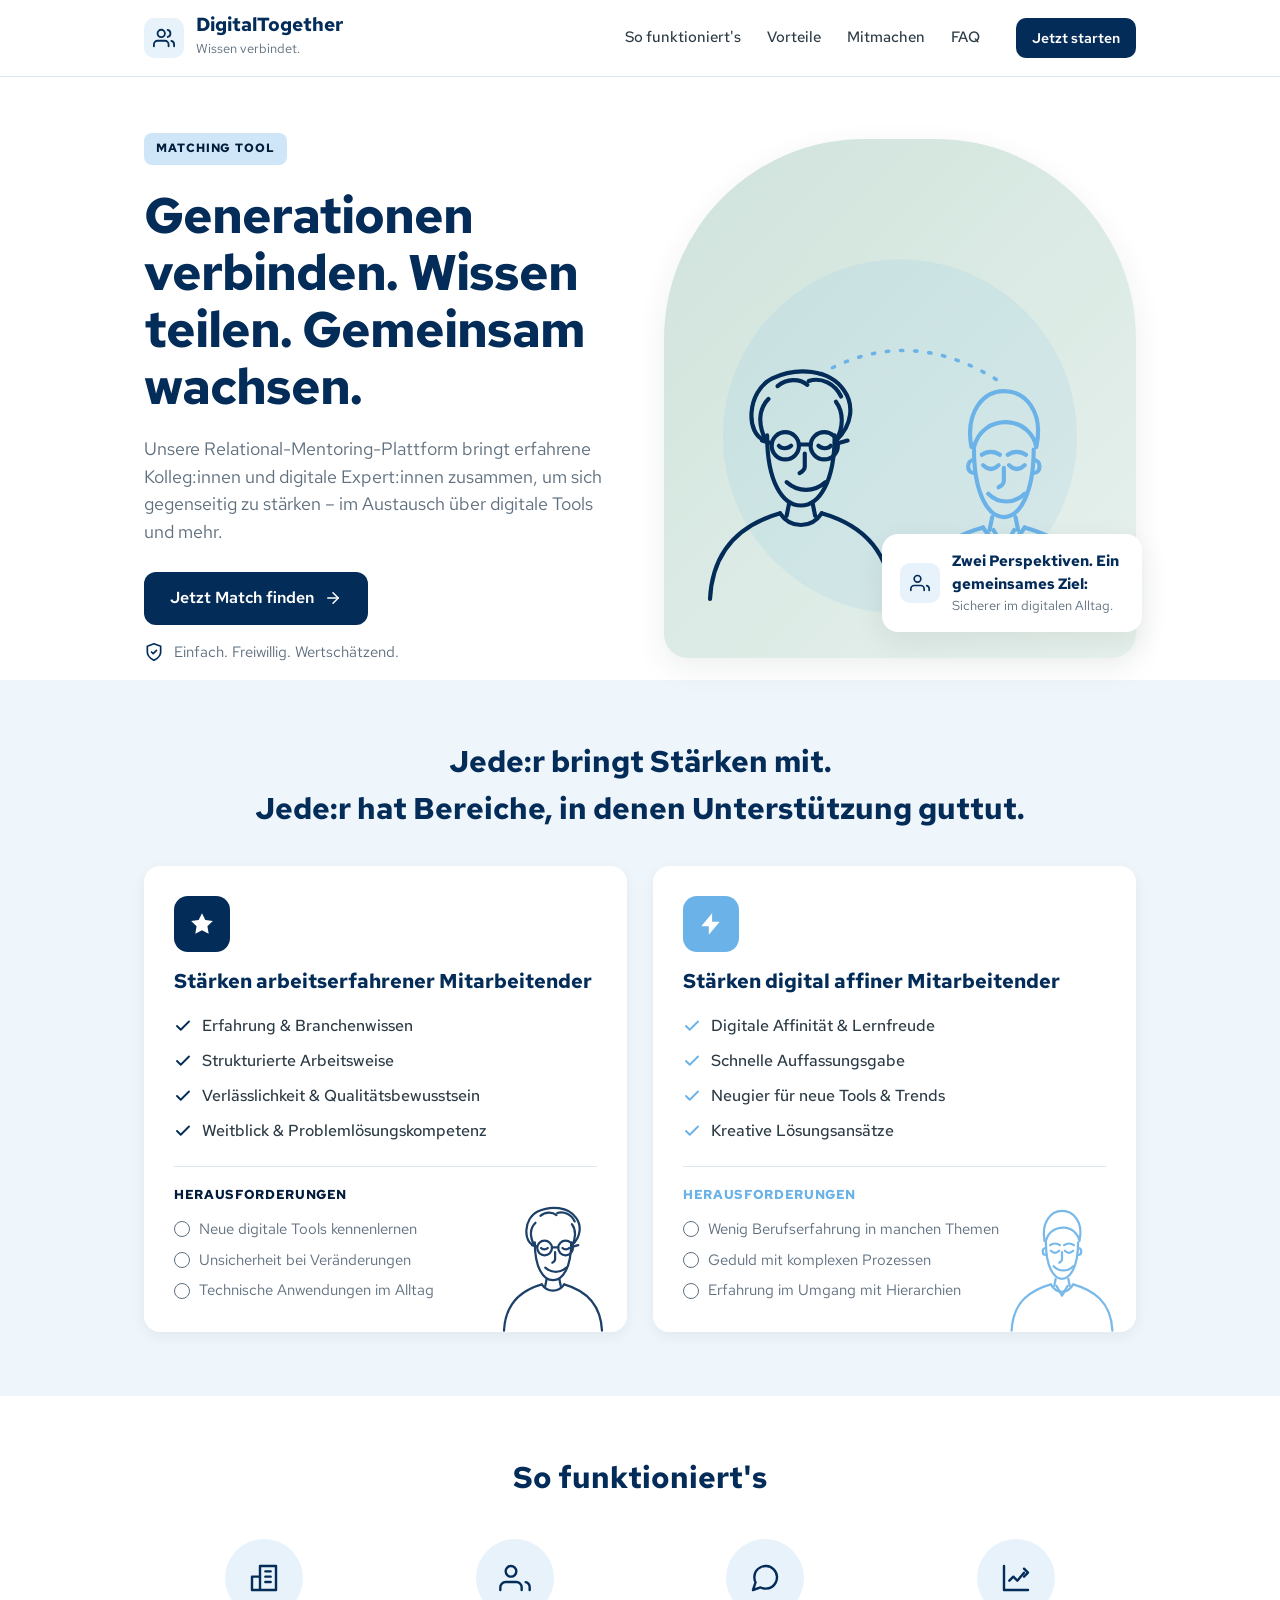
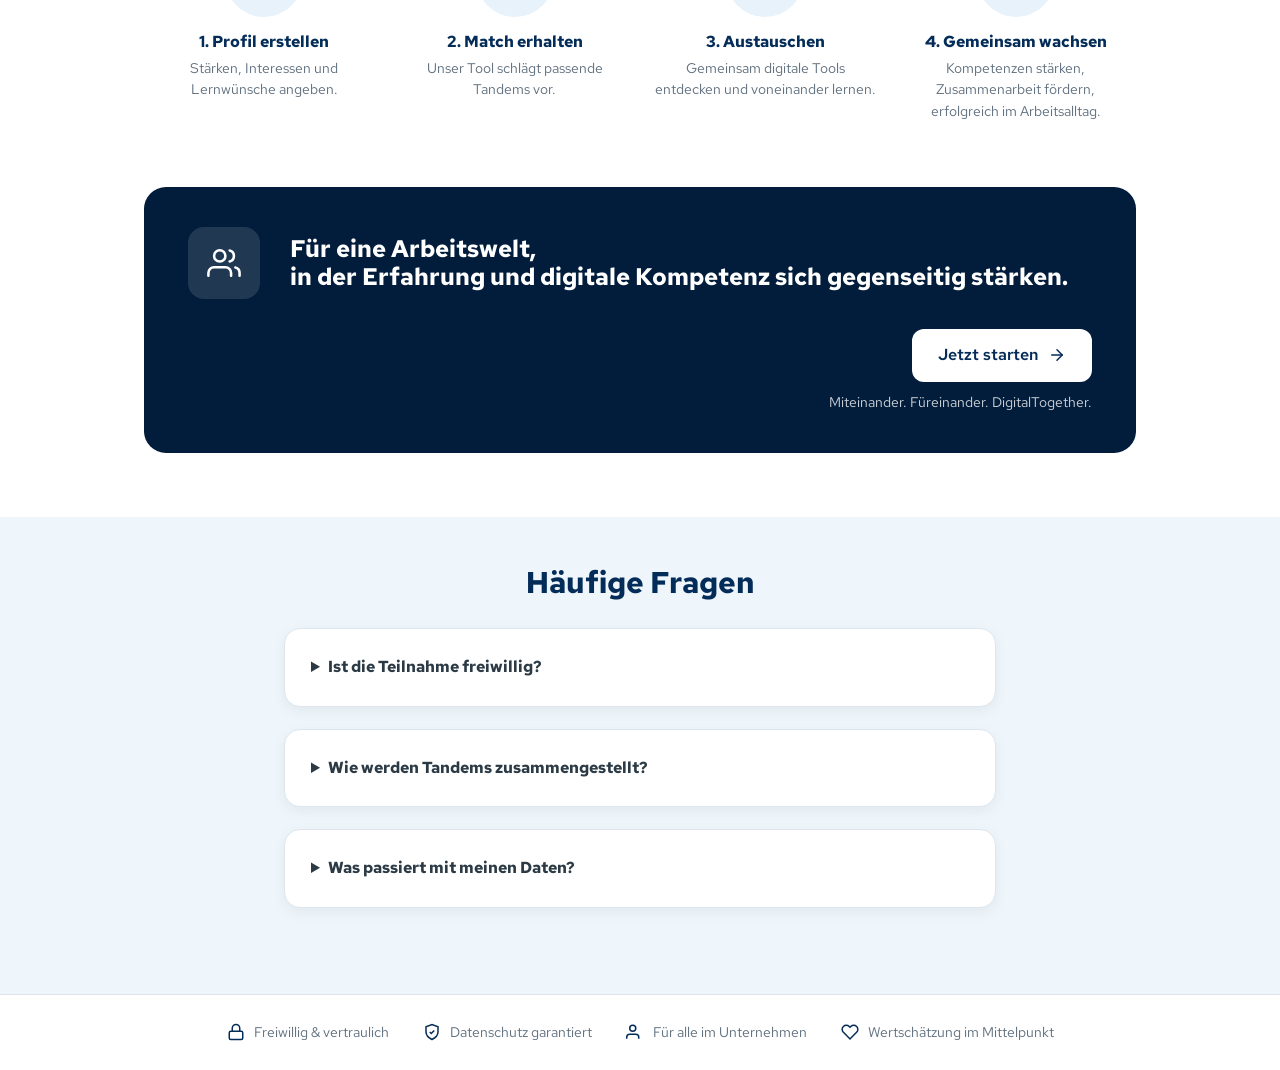
==== commit 159f6e8d: "Updates" ====
--- a/index.html
+++ b/index.html
@@ -11,6 +11,58 @@
 <link rel="preconnect" href="https://images.unsplash.com" />
 </head>
 <body>
+
+<!-- ===== Personen-Illustrationen (Linien-Stil, wiederverwendbar) ===== -->
+<svg width="0" height="0" style="position:absolute" aria-hidden="true" focusable="false">
+  <defs>
+    <!-- Arbeitserfahrene Mitarbeiterin (Brille, kurze welliges Haar) -->
+    <symbol id="illu-woman" viewBox="0 0 200 220">
+      <g fill="none" stroke="currentColor" stroke-width="3.2" stroke-linecap="round" stroke-linejoin="round">
+        <path d="M30 218 C32 178 56 160 84 152"/>
+        <path d="M170 218 C168 178 144 160 116 152"/>
+        <path d="M84 152 C92 164 108 164 116 152"/>
+        <path d="M91 144 L89 154"/>
+        <path d="M109 144 L111 154"/>
+        <path d="M74 92 C74 128 86 146 100 146 C114 146 126 128 126 92"/>
+        <path d="M73 96 C57 92 58 58 78 48 C97 39 122 41 133 57 C141 68 140 84 127 96"/>
+        <path d="M73 96 C67 84 67 72 75 64"/>
+        <path d="M127 96 C133 86 133 74 127 66"/>
+        <path d="M82 54 C89 48 99 48 105 53"/>
+        <path d="M106 50 C116 47 126 52 131 62"/>
+        <circle cx="88" cy="100" r="10.5"/>
+        <circle cx="118" cy="100" r="10.5"/>
+        <path d="M98.5 99 H107.5"/>
+        <path d="M77.5 98 L70 96"/>
+        <path d="M128.5 98 L136 96"/>
+        <path d="M83 100 C85 102.5 90 102.5 92.5 100"/>
+        <path d="M113.5 100 C116 102.5 121 102.5 123 100"/>
+        <path d="M103 106 L103 116 C103 119 101 120 99 121"/>
+        <path d="M89 128 C98 136 110 136 119 128"/>
+      </g>
+    </symbol>
+    <!-- Digital affiner Mitarbeiter (kurzes Haar) -->
+    <symbol id="illu-man" viewBox="0 0 200 220">
+      <g fill="none" stroke="currentColor" stroke-width="3.2" stroke-linecap="round" stroke-linejoin="round">
+        <path d="M28 218 C30 176 56 160 84 152"/>
+        <path d="M172 218 C170 176 144 160 116 152"/>
+        <path d="M84 152 C92 166 108 166 116 152"/>
+        <path d="M92 154 L100 168 L108 154"/>
+        <path d="M91 144 L89 154"/>
+        <path d="M109 144 L111 154"/>
+        <path d="M77 92 C77 126 88 144 100 144 C112 144 123 126 123 92"/>
+        <path d="M75 90 C70 62 85 47 100 47 C116 47 131 62 125 90 C123 80 115 72 104 71 C90 70 80 78 77 90"/>
+        <path d="M123 100 C129 100 129 110 123 110"/>
+        <path d="M77 100 C71 100 71 110 77 110"/>
+        <path d="M83 96 C87 93 93 93 97 96"/>
+        <path d="M103 96 C107 93 113 93 117 96"/>
+        <path d="M84 104 C88 108 92 108 96 104"/>
+        <path d="M104 104 C108 108 112 108 116 104"/>
+        <path d="M100 106 L100 116 C100 119 98 120 96 121"/>
+        <path d="M88 126 C96 134 108 134 116 126"/>
+      </g>
+    </symbol>
+  </defs>
+</svg>
 
 <!-- ===== Header ===== -->
 <header class="site-header">
@@ -50,7 +102,12 @@
     </div>
     <div class="hero-media">
       <div class="hero-img">
-        <img src="https://images.unsplash.com/photo-1573497019940-1c28c88b4f3e?auto=format&fit=crop&w=900&q=70" alt="Zwei Kolleg:innen am Laptop" onerror="this.style.display='none'"/>
+        <svg class="hero-illu" viewBox="0 0 400 440" preserveAspectRatio="xMidYMax meet" role="img" aria-label="Illustration: zwei Kolleg:innen, die Wissen austauschen">
+          <circle cx="200" cy="252" r="150" fill="#6ab2e7" opacity="0.12"/>
+          <path d="M122 206 C175 170 232 170 288 208" fill="none" stroke="#6ab2e7" stroke-width="3" stroke-dasharray="2 10" stroke-linecap="round"/>
+          <use href="#illu-woman" x="6" y="150" width="220" height="242" style="color:#042c58"/>
+          <use href="#illu-man" x="178" y="162" width="220" height="242" style="color:#6ab2e7"/>
+        </svg>
       </div>
       <div class="hero-badge">
         <span class="ico"><svg width="20" height="20" viewBox="0 0 24 24" fill="none" stroke="currentColor" stroke-width="2" stroke-linecap="round" stroke-linejoin="round"><path d="M17 21v-2a4 4 0 0 0-4-4H5a4 4 0 0 0-4 4v2"/><circle cx="9" cy="7" r="4"/><path d="M23 21v-2a4 4 0 0 0-3-3.87"/></svg></span>
@@ -68,10 +125,10 @@
       <h2 class="section-title">Jede:r hat Bereiche, in denen Unterstützung guttut.</h2>
     </div>
     <div class="cards-2">
-      <!-- older -->
+      <!-- arbeitserfahren -->
       <div class="scard green">
         <div class="ico-top"><svg width="26" height="26" viewBox="0 0 24 24" fill="currentColor"><path d="M12 2l3.09 6.26L22 9.27l-5 4.87 1.18 6.88L12 17.77l-6.18 3.25L7 14.14 2 9.27l6.91-1.01L12 2z"/></svg></div>
-        <h3>Stärken älterer Mitarbeitender</h3>
+        <h3>Stärken arbeitserfahrener Mitarbeitender</h3>
         <ul class="check-list">
           <li><svg width="18" height="18" viewBox="0 0 24 24" fill="none" stroke="currentColor" stroke-width="2.5" stroke-linecap="round" stroke-linejoin="round"><polyline points="20 6 9 17 4 12"/></svg> Erfahrung &amp; Branchenwissen</li>
           <li><svg width="18" height="18" viewBox="0 0 24 24" fill="none" stroke="currentColor" stroke-width="2.5" stroke-linecap="round" stroke-linejoin="round"><polyline points="20 6 9 17 4 12"/></svg> Strukturierte Arbeitsweise</li>
@@ -85,11 +142,12 @@
           <li><span class="dot"></span> Unsicherheit bei Veränderungen</li>
           <li><span class="dot"></span> Technische Anwendungen im Alltag</li>
         </ul>
-      </div>
-      <!-- younger -->
+        <svg class="scard-illu" viewBox="0 0 200 220" style="color:var(--green)" aria-hidden="true"><use href="#illu-woman"/></svg>
+      </div>
+      <!-- digital affin -->
       <div class="scard blue">
         <div class="ico-top"><svg width="26" height="26" viewBox="0 0 24 24" fill="currentColor"><path d="M13 2L3 14h7v8l10-12h-7z"/></svg></div>
-        <h3>Stärken jüngerer Mitarbeitender</h3>
+        <h3>Stärken digital affiner Mitarbeitender</h3>
         <ul class="check-list">
           <li><svg width="18" height="18" viewBox="0 0 24 24" fill="none" stroke="currentColor" stroke-width="2.5" stroke-linecap="round" stroke-linejoin="round"><polyline points="20 6 9 17 4 12"/></svg> Digitale Affinität &amp; Lernfreude</li>
           <li><svg width="18" height="18" viewBox="0 0 24 24" fill="none" stroke="currentColor" stroke-width="2.5" stroke-linecap="round" stroke-linejoin="round"><polyline points="20 6 9 17 4 12"/></svg> Schnelle Auffassungsgabe</li>
@@ -103,6 +161,7 @@
           <li><span class="dot"></span> Geduld mit komplexen Prozessen</li>
           <li><span class="dot"></span> Erfahrung im Umgang mit Hierarchien</li>
         </ul>
+        <svg class="scard-illu" viewBox="0 0 200 220" style="color:var(--blue)" aria-hidden="true"><use href="#illu-man"/></svg>
       </div>
     </div>
   </div>
--- a/css/styles.css
+++ b/css/styles.css
@@ -95,6 +95,7 @@
   aspect-ratio: 4/4.4; background: linear-gradient(135deg,#cfe3db,#e7f1ed);
 }
 .hero-img img { width: 100%; height: 100%; object-fit: cover; }
+.hero-illu { display: block; width: 100%; height: 100%; }
 .hero-badge {
   position: absolute; right: -6px; bottom: 26px; background: #fff; border-radius: 16px;
   box-shadow: var(--shadow); padding: 16px 18px; display: flex; gap: 12px; align-items: center;
@@ -127,6 +128,7 @@
 .challenge-list { list-style: none; padding: 0; margin: 0; }
 .challenge-list li { display: flex; gap: 9px; align-items: center; padding: 4px 0; color: var(--muted); font-size: .92rem; }
 .challenge-list .dot { width: 16px; height: 16px; border: 1.5px solid currentColor; border-radius: 50%; flex: none; }
+.scard-illu { position: absolute; right: 4px; bottom: 0; width: 140px; height: 154px; opacity: .9; pointer-events: none; }
 
 /* ===== Steps ===== */
 .steps { display: grid; grid-template-columns: repeat(4, 1fr); gap: 10px; margin-top: 44px; }
@@ -189,6 +191,7 @@
 
 .grid-2 { display: grid; grid-template-columns: 1fr 1fr; gap: 22px; }
 .grid-3 { display: grid; grid-template-columns: repeat(3,1fr); gap: 18px; }
+.grid-4 { display: grid; grid-template-columns: repeat(4,1fr); gap: 16px; }
 
 /* Forms */
 .field { margin-bottom: 16px; }
@@ -200,6 +203,8 @@
 .field input:focus, .field select:focus, .field textarea:focus { outline: none; border-color: var(--green); box-shadow: 0 0 0 3px var(--green-light); }
 .field textarea { min-height: 90px; resize: vertical; }
 .field .hint { font-size: .82rem; color: var(--muted); margin-top: 5px; }
+.field label.check { display: flex; align-items: center; gap: 9px; font-weight: 500; cursor: pointer; margin-bottom: 0; }
+.field label.check input { width: auto; padding: 0; }
 .chips { display: flex; flex-wrap: wrap; gap: 8px; }
 .chip {
   border: 1px solid var(--line); background: #fff; border-radius: 20px; padding: 8px 14px;
@@ -369,22 +374,24 @@
 .login-card .brand { justify-content: center; margin-bottom: 8px; }
 .login-card h2 { font-size: 1.5rem; margin-top: 14px; }
 .login-card p { color: var(--muted); }
-.role-pick { display: grid; grid-template-columns: 1fr 1fr; gap: 14px; margin: 22px 0 18px; }
+.role-pick { display: grid; grid-template-columns: 1fr; gap: 12px; margin: 22px 0 18px; }
 .role-opt {
-  border: 2px solid var(--line); border-radius: 16px; padding: 22px 14px; cursor: pointer;
-  transition: .15s; background: #fff;
+  border: 2px solid var(--line); border-radius: 16px; padding: 15px 18px; cursor: pointer;
+  transition: .15s; background: #fff; display: flex; align-items: center; gap: 15px; text-align: left;
 }
 .role-opt:hover { border-color: var(--blue); }
 .role-opt.sel { border-color: var(--green); background: var(--green-light); }
-.role-opt .r-ico { width: 56px; height: 56px; border-radius: 14px; margin: 0 auto 12px; display: grid; place-items: center; color: #fff; }
+.role-opt .r-ico { width: 46px; height: 46px; border-radius: 13px; flex: none; display: grid; place-items: center; color: #fff; }
 .role-opt.oldie .r-ico { background: var(--green); }
 .role-opt.mentor .r-ico { background: var(--blue); }
+.role-opt.hr .r-ico { background: linear-gradient(135deg, var(--green), var(--blue)); }
 .role-opt b { display: block; color: var(--ink); }
 .role-opt span { font-size: .82rem; color: var(--muted); }
 
 .role-badge { display: inline-flex; align-items: center; gap: 7px; padding: 6px 13px; border-radius: 20px; font-weight: 700; font-size: .85rem; }
 .role-badge.oldie { background: var(--green-light); color: var(--green); }
 .role-badge.mentor { background: #e7f2fb; color: #1c6aa8; }
+.role-badge.hr { background: #eef2f7; color: var(--green); }
 
 /* Recurrence badge */
 .recur-badge { background: #fff4e0; color: #a76a00; font-size: .72rem; font-weight: 700; padding: 2px 8px; border-radius: 6px; }
@@ -402,11 +409,17 @@
 
 .hide { display: none !important; }
 
+/* HR-Dashboard */
+.hr-intro { background: var(--green); color: #fff; border-radius: 16px; padding: 22px 26px; box-shadow: var(--shadow); }
+.hr-intro h3 { color: #fff; margin-bottom: 4px; }
+.hr-intro .sub { color: rgba(255,255,255,.82); }
+
 /* Responsive */
 @media (max-width: 880px) {
   .hero-grid, .cards-2, .grid-2 { grid-template-columns: 1fr; }
   .steps { grid-template-columns: 1fr 1fr; gap: 24px; }
   .grid-3 { grid-template-columns: 1fr; }
+  .grid-4 { grid-template-columns: 1fr 1fr; }
   .hero h1 { font-size: 2.3rem; }
   .nav-links { display: none; }
   .cta .cta-right { margin-left: 0; text-align: left; width: 100%; }
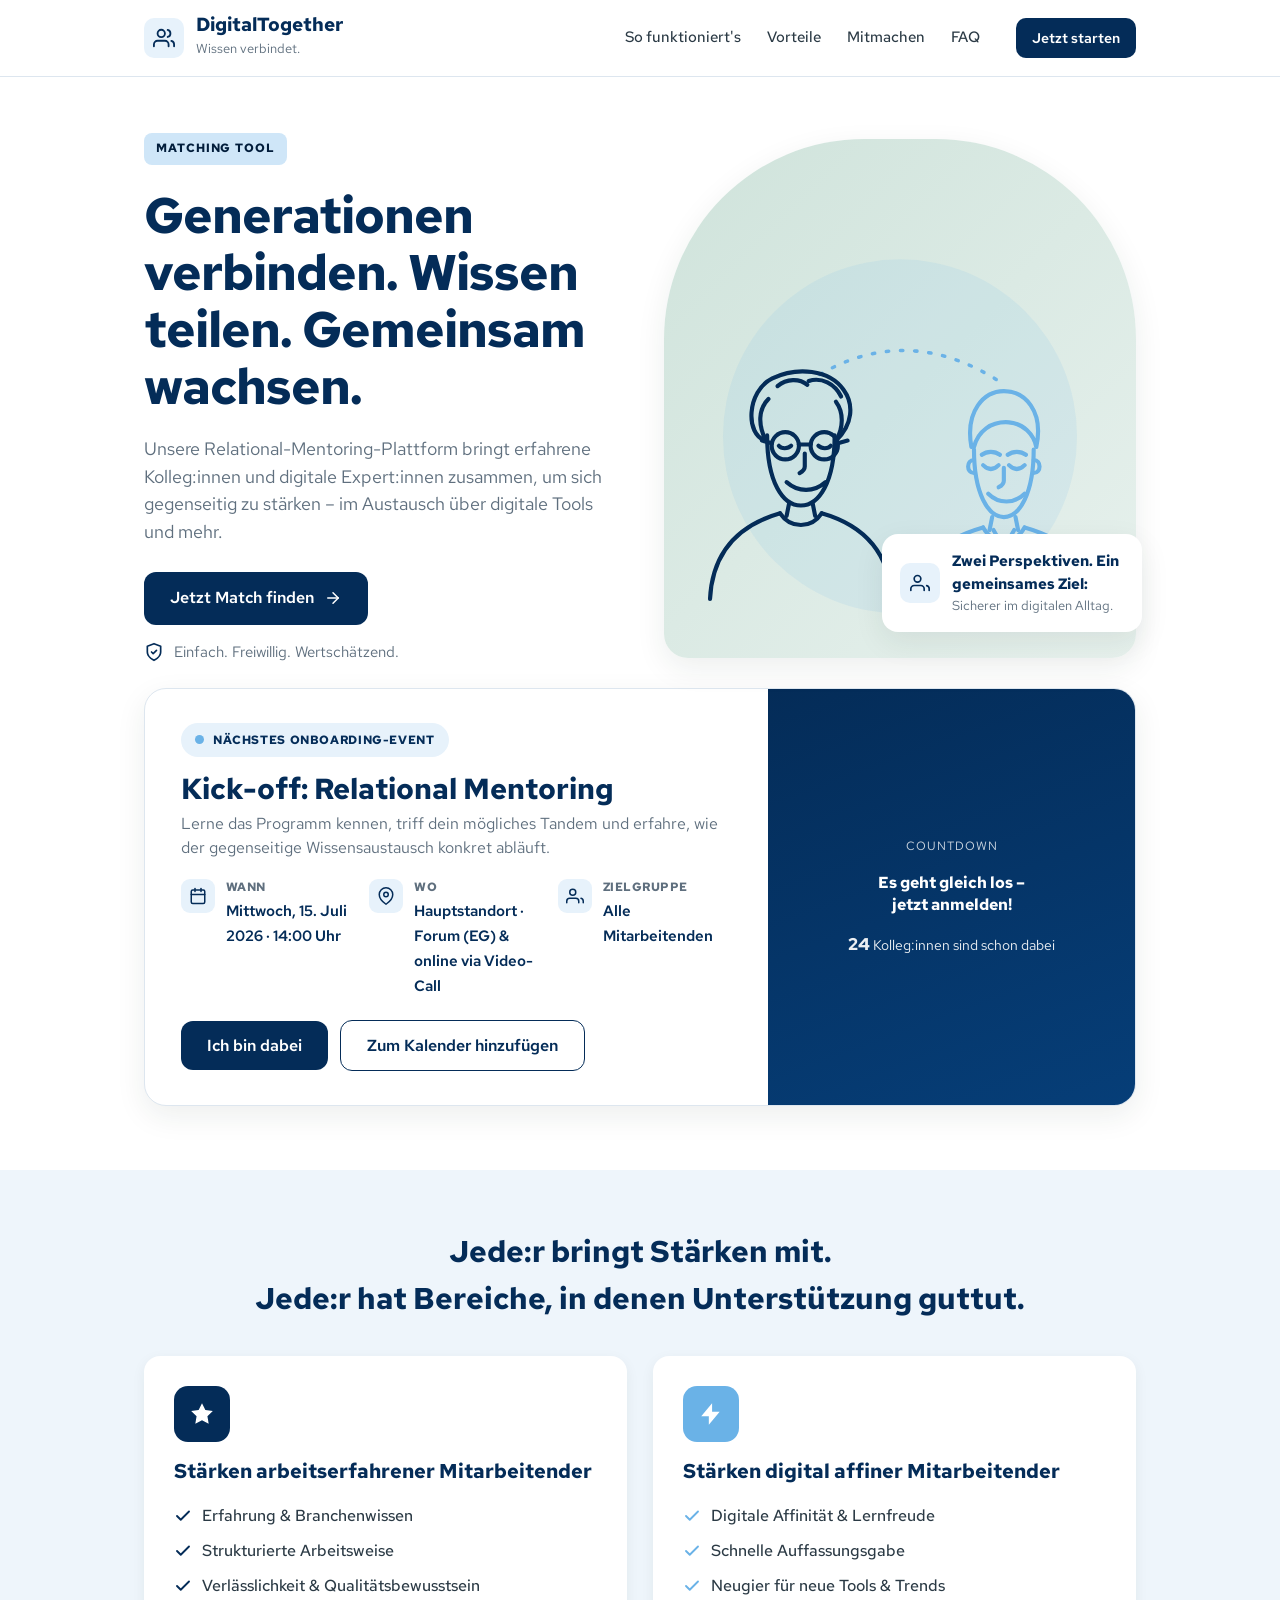
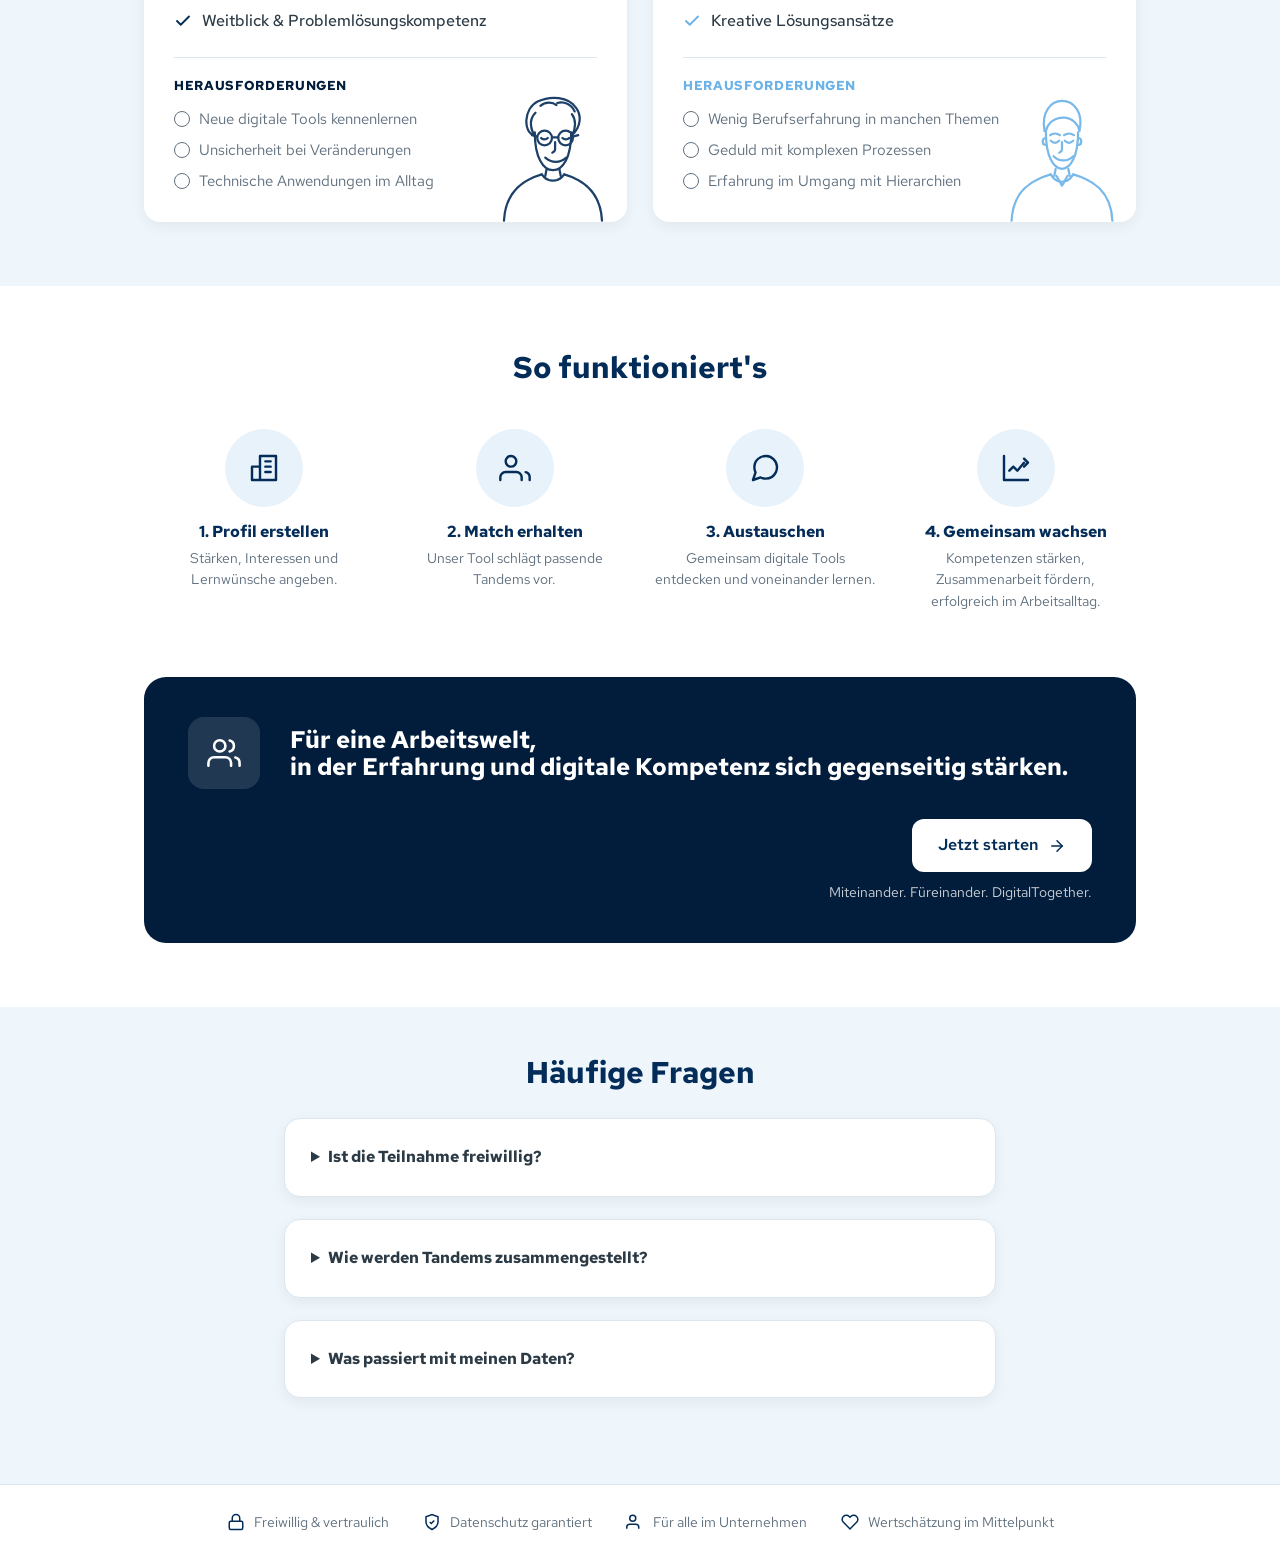
==== commit 491ee0e7: "Event" ====
--- a/index.html
+++ b/index.html
@@ -117,6 +117,47 @@
   </div>
 </section>
 
+<!-- ===== Nächstes Onboarding-Event (über HR-Seite pflegbar) ===== -->
+<section class="section event-section" id="event">
+  <div class="wrap">
+    <div class="event-card">
+      <div class="event-main">
+        <span class="event-flag"><span class="pulse"></span> Nächstes Onboarding-Event</span>
+        <h2 id="evTitle">—</h2>
+        <p class="event-desc" id="evDesc"></p>
+        <div class="event-meta">
+          <div class="ev-item">
+            <span class="ev-ico"><svg width="18" height="18" viewBox="0 0 24 24" fill="none" stroke="currentColor" stroke-width="2" stroke-linecap="round" stroke-linejoin="round"><rect x="3" y="4" width="18" height="18" rx="2"/><line x1="16" y1="2" x2="16" y2="6"/><line x1="8" y1="2" x2="8" y2="6"/><line x1="3" y1="10" x2="21" y2="10"/></svg></span>
+            <div><b>Wann</b><span id="evWhen">—</span></div>
+          </div>
+          <div class="ev-item">
+            <span class="ev-ico"><svg width="18" height="18" viewBox="0 0 24 24" fill="none" stroke="currentColor" stroke-width="2" stroke-linecap="round" stroke-linejoin="round"><path d="M21 10c0 7-9 13-9 13s-9-6-9-13a9 9 0 0 1 18 0z"/><circle cx="12" cy="10" r="3"/></svg></span>
+            <div><b>Wo</b><span id="evWhere">—</span></div>
+          </div>
+          <div class="ev-item">
+            <span class="ev-ico"><svg width="18" height="18" viewBox="0 0 24 24" fill="none" stroke="currentColor" stroke-width="2" stroke-linecap="round" stroke-linejoin="round"><path d="M17 21v-2a4 4 0 0 0-4-4H5a4 4 0 0 0-4 4v2"/><circle cx="9" cy="7" r="4"/><path d="M23 21v-2a4 4 0 0 0-3-3.87"/></svg></span>
+            <div><b>Zielgruppe</b><span id="evWho">—</span></div>
+          </div>
+        </div>
+        <div class="event-actions">
+          <button class="btn btn-primary" id="evRsvp" type="button">Ich bin dabei</button>
+          <button class="btn btn-outline" id="evIcs" type="button">Zum Kalender hinzufügen</button>
+          <span class="ev-rsvp-note" id="evRsvpNote"></span>
+        </div>
+      </div>
+      <div class="event-aside">
+        <div class="cd-title">Countdown</div>
+        <div class="countdown" id="evCountdown">
+          <div class="cd-box"><span class="cd-num" id="cdDays">–</span><span class="cd-lbl">Tage</span></div>
+          <div class="cd-box"><span class="cd-num" id="cdHours">–</span><span class="cd-lbl">Std</span></div>
+          <div class="cd-box"><span class="cd-num" id="cdMins">–</span><span class="cd-lbl">Min</span></div>
+        </div>
+        <div class="ev-participants" id="evParticipants"></div>
+      </div>
+    </div>
+  </div>
+</section>
+
 <!-- ===== Strengths ===== -->
 <section class="section cream" id="benefits">
   <div class="wrap">
@@ -234,5 +275,73 @@
   </div>
 </footer>
 
+<script>
+/* Liest das Onboarding-Event aus localStorage (von der HR-Seite gepflegt) und rendert
+   den interaktiven Bereich. Fällt auf einen Standard zurück, wenn noch nichts gesetzt ist. */
+(function () {
+  var KEY = 'digitaltogether_v2';
+  var DEFAULT = {
+    title: 'Kick-off: Relational Mentoring',
+    date: '2026-07-15', time: '14:00',
+    location: 'Hauptstandort · Forum (EG) & online via Video-Call',
+    audience: 'Alle Mitarbeitenden',
+    desc: 'Lerne das Programm kennen, triff dein mögliches Tandem und erfahre, wie der gegenseitige Wissensaustausch konkret abläuft.'
+  };
+  function getEvent() {
+    try { var s = JSON.parse(localStorage.getItem(KEY)); if (s && s.event && s.event.title) return s.event; } catch (e) {}
+    return DEFAULT;
+  }
+  var ev = getEvent();
+  var dt = new Date(ev.date + 'T' + (ev.time || '00:00'));
+
+  document.getElementById('evTitle').textContent = ev.title;
+  document.getElementById('evDesc').textContent = ev.desc || '';
+  document.getElementById('evWhen').textContent =
+    dt.toLocaleDateString('de-DE', { weekday: 'long', day: '2-digit', month: 'long', year: 'numeric' }) +
+    ' · ' + (ev.time || '') + ' Uhr';
+  document.getElementById('evWhere').textContent = ev.location || '';
+  document.getElementById('evWho').textContent = ev.audience || '';
+
+  function pad(n) { return n < 10 ? '0' + n : '' + n; }
+  function tick() {
+    var diff = dt - new Date();
+    var cd = document.getElementById('evCountdown');
+    if (isNaN(dt) || diff <= 0) { cd.innerHTML = '<div class="cd-live">Es geht gleich los –<br>jetzt anmelden!</div>'; return; }
+    document.getElementById('cdDays').textContent = Math.floor(diff / 86400000);
+    document.getElementById('cdHours').textContent = pad(Math.floor(diff % 86400000 / 3600000));
+    document.getElementById('cdMins').textContent = pad(Math.floor(diff % 3600000 / 60000));
+  }
+  tick(); setInterval(tick, 30000);
+
+  /* RSVP – lokal gespeichert, pro Event-Datum */
+  var rkey = 'dt_rsvp_' + ev.date, base = 24;
+  function renderRsvp() {
+    var on = localStorage.getItem(rkey) === '1';
+    var btn = document.getElementById('evRsvp');
+    btn.textContent = on ? '✓ Du bist dabei' : 'Ich bin dabei';
+    btn.classList.toggle('confirmed', on);
+    document.getElementById('evRsvpNote').textContent = on ? 'Schön, dass du dabei bist!' : '';
+    document.getElementById('evParticipants').innerHTML = '<b>' + (base + (on ? 1 : 0)) + '</b> Kolleg:innen sind schon dabei';
+  }
+  document.getElementById('evRsvp').addEventListener('click', function () {
+    localStorage.setItem(rkey, localStorage.getItem(rkey) === '1' ? '0' : '1'); renderRsvp();
+  });
+  renderRsvp();
+
+  /* Kalender-Export (.ics) */
+  document.getElementById('evIcs').addEventListener('click', function () {
+    var end = new Date(dt.getTime() + 90 * 60000);
+    function f(d) { return d.toISOString().replace(/[-:]/g, '').replace(/\.\d{3}/, ''); }
+    var ics = ['BEGIN:VCALENDAR', 'VERSION:2.0', 'PRODID:-//DigitalTogether//DE', 'BEGIN:VEVENT',
+      'UID:' + ev.date + '@digitaltogether', 'DTSTAMP:' + f(new Date()), 'DTSTART:' + f(dt), 'DTEND:' + f(end),
+      'SUMMARY:' + ev.title, 'LOCATION:' + (ev.location || ''),
+      'DESCRIPTION:' + (ev.desc || '').replace(/\r?\n/g, ' '), 'END:VEVENT', 'END:VCALENDAR'].join('\r\n');
+    var a = document.createElement('a');
+    a.href = URL.createObjectURL(new Blob([ics], { type: 'text/calendar' }));
+    a.download = 'onboarding-event.ics'; a.click(); URL.revokeObjectURL(a.href);
+  });
+})();
+</script>
+
 </body>
 </html>
--- a/css/styles.css
+++ b/css/styles.css
@@ -139,6 +139,34 @@
 }
 .step h4 { font-size: 1rem; margin-bottom: 6px; }
 .step p { font-size: .88rem; color: var(--muted); margin: 0; }
+
+/* ===== Onboarding-Event (Startseite) ===== */
+.event-section { padding-top: 8px; }
+.event-card { display: grid; grid-template-columns: 1.7fr 1fr; background: #fff; border: 1px solid var(--line); border-radius: 22px; overflow: hidden; box-shadow: var(--shadow); }
+.event-main { padding: 34px 36px; }
+.event-flag { display: inline-flex; align-items: center; gap: 9px; font-weight: 700; font-size: .78rem; text-transform: uppercase; letter-spacing: .05em; color: var(--green); background: var(--green-light); padding: 7px 14px; border-radius: 20px; }
+.event-flag .pulse { width: 9px; height: 9px; border-radius: 50%; background: var(--blue); animation: ev-pulse 1.8s infinite; }
+@keyframes ev-pulse { 0% { box-shadow: 0 0 0 0 rgba(106,178,231,.55); } 70% { box-shadow: 0 0 0 10px rgba(106,178,231,0); } 100% { box-shadow: 0 0 0 0 rgba(106,178,231,0); } }
+.event-main h2 { font-size: 1.8rem; margin: 16px 0 6px; }
+.event-desc { color: var(--muted); margin: 0 0 18px; max-width: 50ch; }
+.event-meta { display: grid; grid-template-columns: repeat(3, 1fr); gap: 14px; margin-bottom: 22px; }
+.ev-item { display: flex; gap: 11px; align-items: flex-start; }
+.ev-item .ev-ico { width: 34px; height: 34px; border-radius: 9px; background: var(--green-light); color: var(--green); display: grid; place-items: center; flex: none; }
+.ev-item b { display: block; font-size: .72rem; text-transform: uppercase; letter-spacing: .04em; color: var(--muted); margin-bottom: 2px; }
+.ev-item > div > span { color: var(--ink); font-weight: 600; font-size: .92rem; }
+.event-actions { display: flex; align-items: center; gap: 12px; flex-wrap: wrap; }
+.btn.confirmed { background: var(--green-light); color: var(--green); }
+.ev-rsvp-note { color: var(--green); font-size: .88rem; font-weight: 600; }
+.event-aside { background: linear-gradient(160deg, var(--green), #063e78); color: #fff; padding: 32px 28px; display: flex; flex-direction: column; align-items: center; justify-content: center; gap: 16px; }
+.cd-title { font-size: .76rem; text-transform: uppercase; letter-spacing: .08em; opacity: .8; }
+.countdown { display: flex; gap: 12px; }
+.cd-box { background: rgba(255,255,255,.12); border-radius: 12px; padding: 14px 12px; min-width: 64px; text-align: center; }
+.cd-num { display: block; font-size: 1.9rem; font-weight: 800; line-height: 1; }
+.cd-lbl { font-size: .7rem; opacity: .8; text-transform: uppercase; letter-spacing: .05em; }
+.cd-live { font-weight: 700; text-align: center; line-height: 1.35; }
+.ev-participants { font-size: .9rem; opacity: .92; text-align: center; }
+.ev-participants b { font-size: 1.05rem; }
+@media (max-width: 880px) { .event-card { grid-template-columns: 1fr; } .event-meta { grid-template-columns: 1fr; } }
 .step:not(:last-child)::after {
   content: ""; position: absolute; top: 39px; right: -5px; width: 10px;
 }
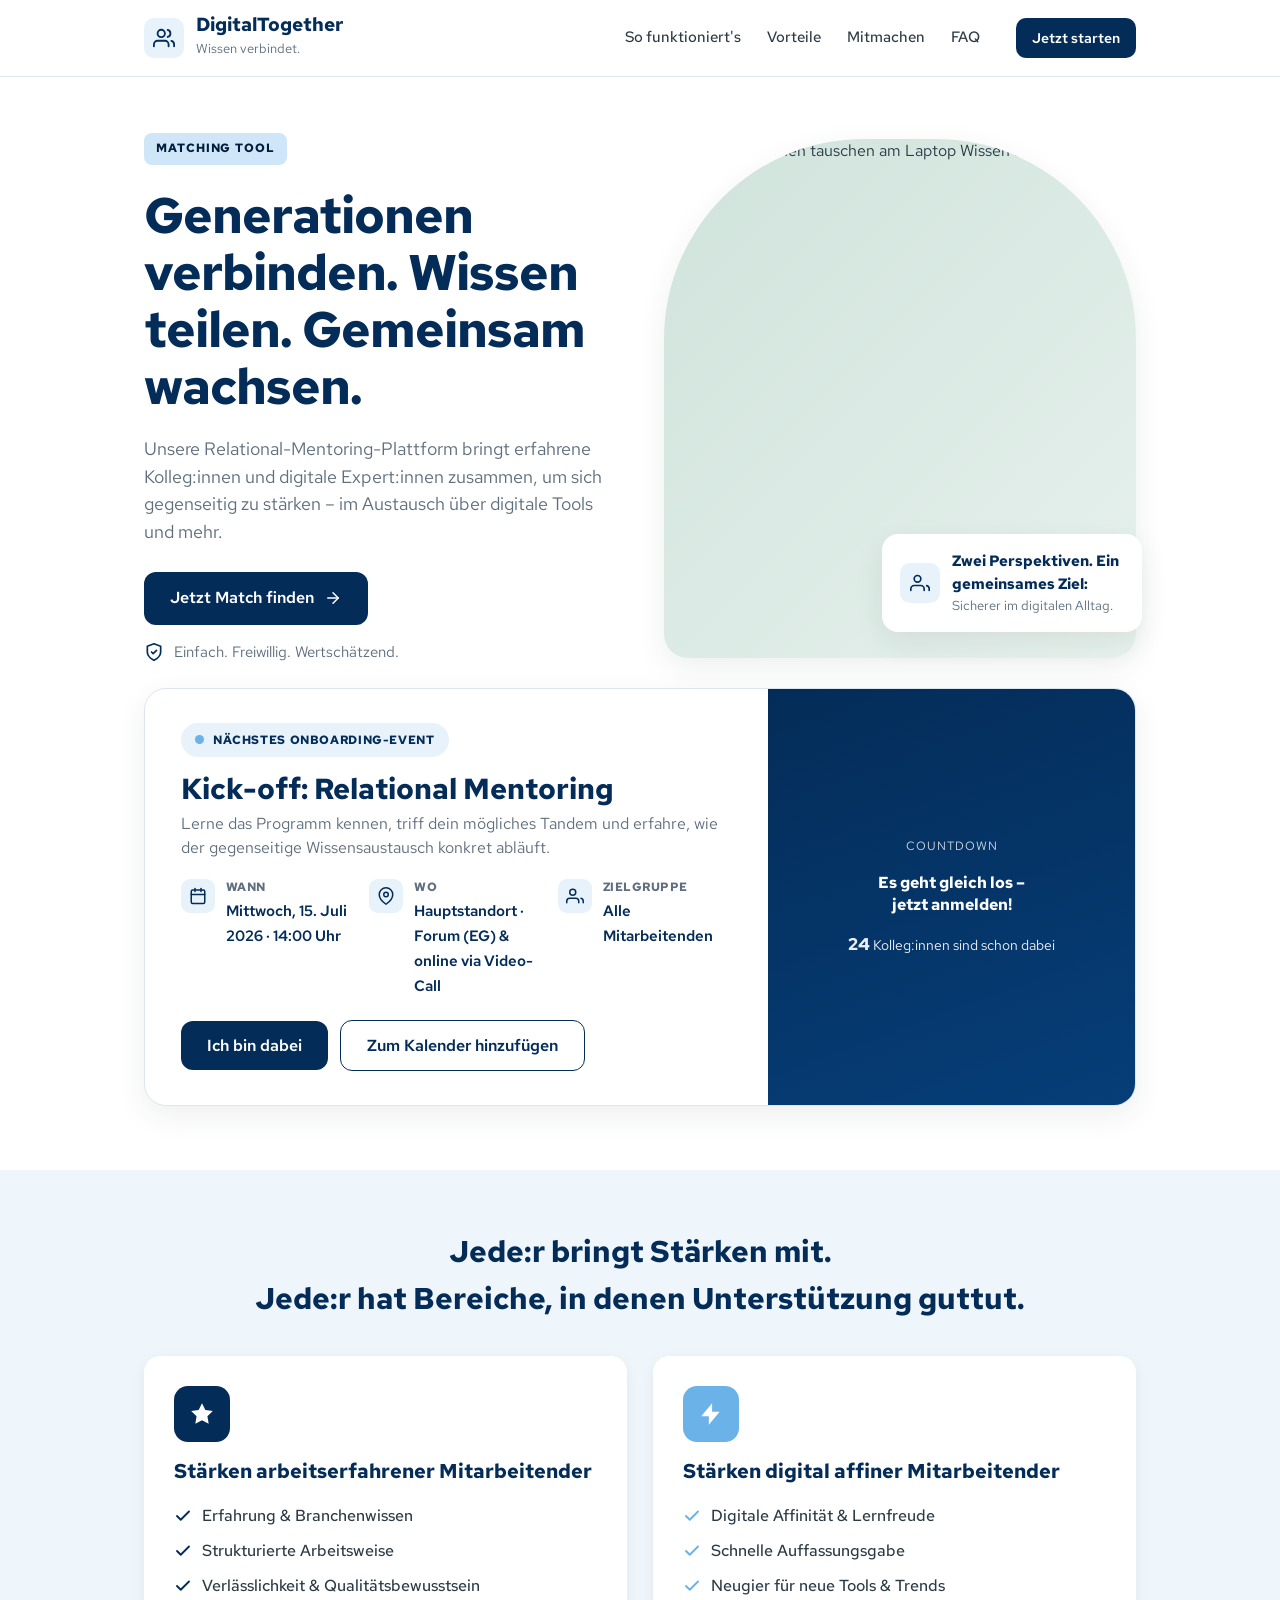
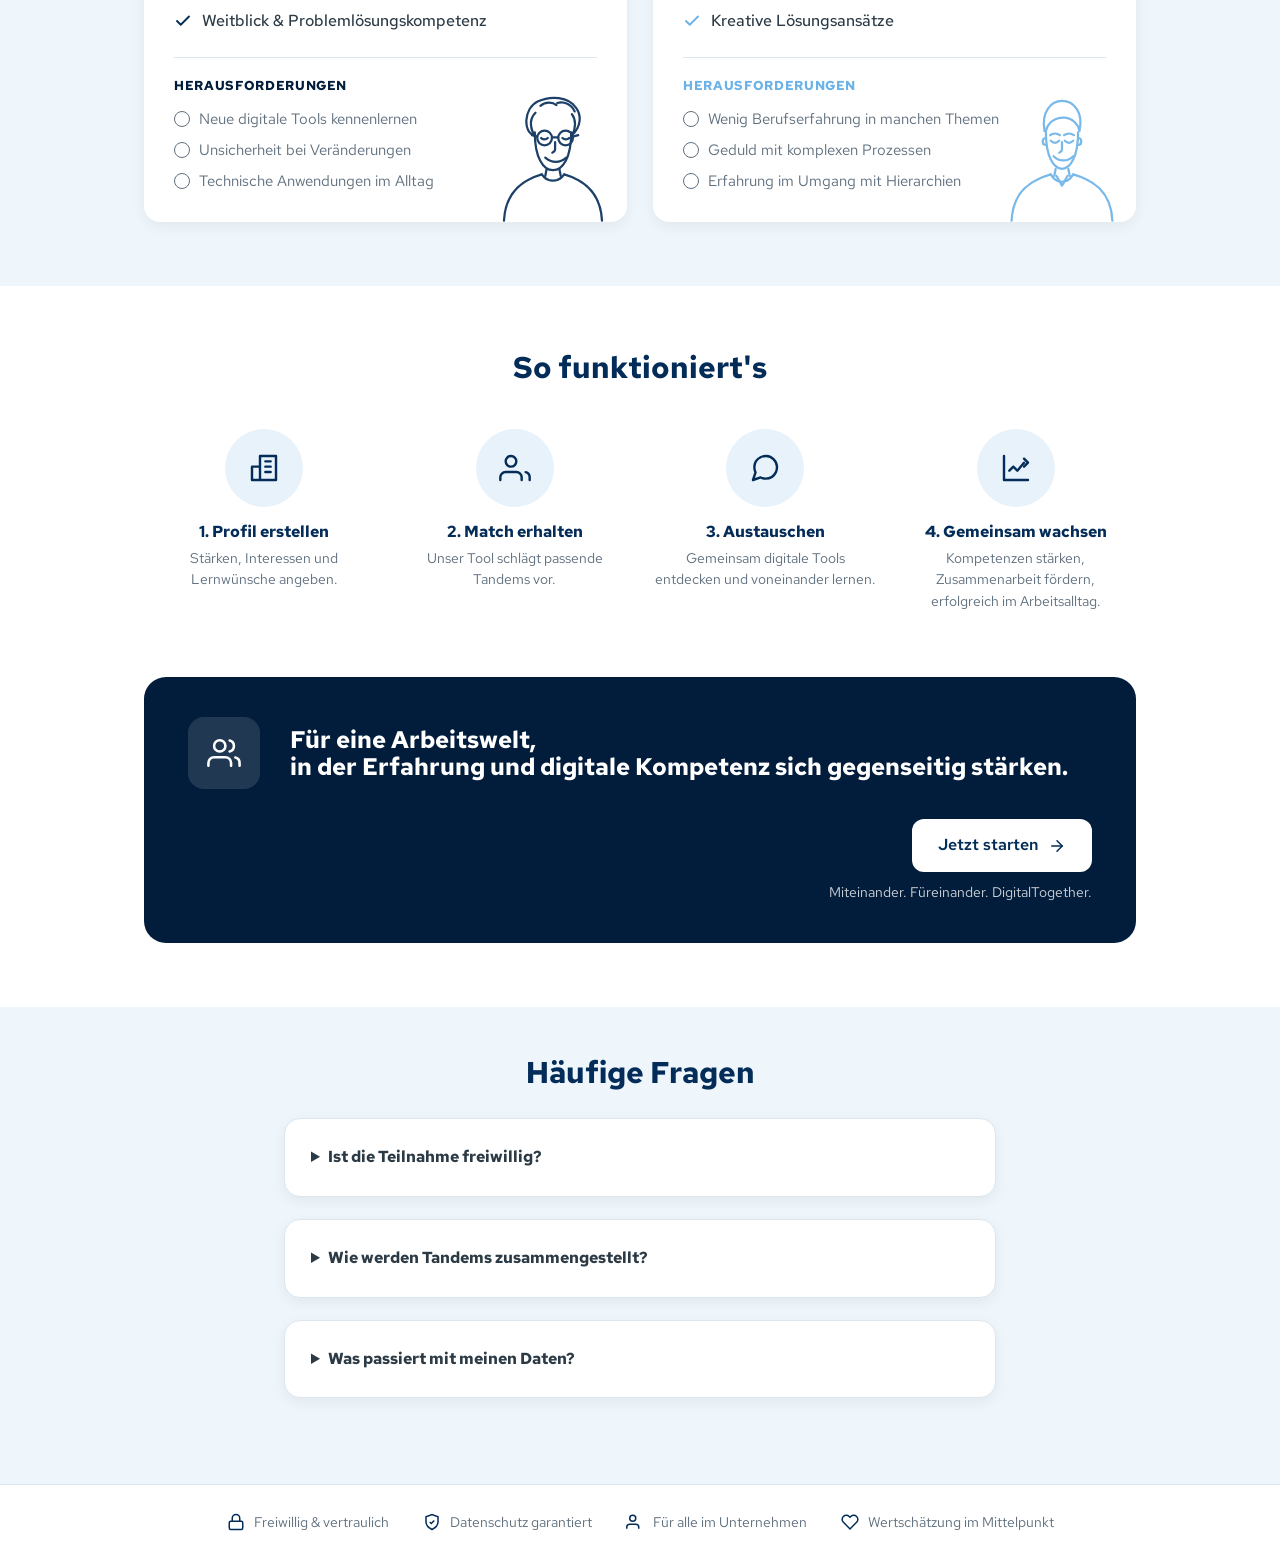
==== commit 7863db25: "Update" ====
--- a/index.html
+++ b/index.html
@@ -102,12 +102,7 @@
     </div>
     <div class="hero-media">
       <div class="hero-img">
-        <svg class="hero-illu" viewBox="0 0 400 440" preserveAspectRatio="xMidYMax meet" role="img" aria-label="Illustration: zwei Kolleg:innen, die Wissen austauschen">
-          <circle cx="200" cy="252" r="150" fill="#6ab2e7" opacity="0.12"/>
-          <path d="M122 206 C175 170 232 170 288 208" fill="none" stroke="#6ab2e7" stroke-width="3" stroke-dasharray="2 10" stroke-linecap="round"/>
-          <use href="#illu-woman" x="6" y="150" width="220" height="242" style="color:#042c58"/>
-          <use href="#illu-man" x="178" y="162" width="220" height="242" style="color:#6ab2e7"/>
-        </svg>
+        <img src="https://images.unsplash.com/photo-1522881193457-37ae97c905bf?auto=format&fit=crop&w=900&q=70" alt="Zwei Kolleg:innen tauschen am Laptop Wissen aus" loading="eager" onerror="this.closest('.hero-img').classList.add('img-failed')"/>
       </div>
       <div class="hero-badge">
         <span class="ico"><svg width="20" height="20" viewBox="0 0 24 24" fill="none" stroke="currentColor" stroke-width="2" stroke-linecap="round" stroke-linejoin="round"><path d="M17 21v-2a4 4 0 0 0-4-4H5a4 4 0 0 0-4 4v2"/><circle cx="9" cy="7" r="4"/><path d="M23 21v-2a4 4 0 0 0-3-3.87"/></svg></span>
@@ -303,13 +298,19 @@
   document.getElementById('evWho').textContent = ev.audience || '';
 
   function pad(n) { return n < 10 ? '0' + n : '' + n; }
+  function setNum(id, value) {
+    var el = document.getElementById(id);
+    if (!el || el.textContent === value) return;
+    el.textContent = value;
+    el.classList.remove('bump'); void el.offsetWidth; el.classList.add('bump');
+  }
   function tick() {
     var diff = dt - new Date();
     var cd = document.getElementById('evCountdown');
     if (isNaN(dt) || diff <= 0) { cd.innerHTML = '<div class="cd-live">Es geht gleich los –<br>jetzt anmelden!</div>'; return; }
-    document.getElementById('cdDays').textContent = Math.floor(diff / 86400000);
-    document.getElementById('cdHours').textContent = pad(Math.floor(diff % 86400000 / 3600000));
-    document.getElementById('cdMins').textContent = pad(Math.floor(diff % 3600000 / 60000));
+    setNum('cdDays', String(Math.floor(diff / 86400000)));
+    setNum('cdHours', pad(Math.floor(diff % 86400000 / 3600000)));
+    setNum('cdMins', pad(Math.floor(diff % 3600000 / 60000)));
   }
   tick(); setInterval(tick, 30000);
 
--- a/css/styles.css
+++ b/css/styles.css
@@ -18,6 +18,12 @@
   --shadow: 0 10px 30px rgba(20, 50, 40, .08);
   --shadow-sm: 0 4px 14px rgba(20, 50, 40, .06);
   --max: 1040px;
+  /* Motion */
+  --ease-out: cubic-bezier(.23, 1, .32, 1);
+  --ease-in-out: cubic-bezier(.77, 0, .175, 1);
+}
+@media (prefers-reduced-motion: reduce) {
+  *, *::before, *::after { animation-duration: .01ms !important; animation-iteration-count: 1 !important; transition-duration: .01ms !important; scroll-behavior: auto !important; }
 }
 
 * { box-sizing: border-box; }
@@ -42,8 +48,9 @@
 .btn {
   display: inline-flex; align-items: center; gap: 10px;
   border: none; cursor: pointer; font-size: 1rem; font-weight: 600;
-  padding: 14px 26px; border-radius: 12px; transition: .18s ease;
-  font-family: inherit;
+  padding: 14px 26px; border-radius: 12px; font-family: inherit;
+  transition: background-color 160ms ease, border-color 160ms ease, color 160ms ease,
+    transform 160ms var(--ease-out), box-shadow 160ms ease;
 }
 .btn-primary { background: var(--green); color: #fff; }
 .btn-primary:hover { background: var(--green-dark); transform: translateY(-1px); }
@@ -56,6 +63,7 @@
 .btn-sm { padding: 9px 16px; font-size: .9rem; border-radius: 10px; }
 .btn-block { width: 100%; justify-content: center; }
 .btn:disabled { opacity: .5; cursor: not-allowed; }
+.btn:active:not(:disabled) { transform: scale(.97); }
 
 /* ===== Header ===== */
 .site-header {
@@ -162,6 +170,9 @@
 .countdown { display: flex; gap: 12px; }
 .cd-box { background: rgba(255,255,255,.12); border-radius: 12px; padding: 14px 12px; min-width: 64px; text-align: center; }
 .cd-num { display: block; font-size: 1.9rem; font-weight: 800; line-height: 1; }
+.cd-num.bump { animation: cd-bump 280ms var(--ease-out); }
+@keyframes cd-bump { 0% { opacity: .35; transform: translateY(-3px); } 100% { opacity: 1; transform: none; } }
+@media (prefers-reduced-motion: reduce) { .cd-num.bump { animation: none; } }
 .cd-lbl { font-size: .7rem; opacity: .8; text-transform: uppercase; letter-spacing: .05em; }
 .cd-live { font-weight: 700; text-align: center; line-height: 1.35; }
 .ev-participants { font-size: .9rem; opacity: .92; text-align: center; }
@@ -195,20 +206,35 @@
 .page-head h1 { font-size: 1.8rem; margin: 0; }
 .page-head p { margin: 6px 0 0; color: var(--muted); }
 
-.tabs { display: flex; gap: 6px; background: #fff; padding: 6px; border-radius: 14px; box-shadow: var(--shadow-sm); margin-bottom: 26px; overflow-x: auto; }
+.nav-eyebrow {
+  display: inline-flex; align-items: center; gap: 7px; margin-bottom: 8px;
+  font-size: .74rem; font-weight: 700; text-transform: uppercase; letter-spacing: .08em; color: var(--muted);
+}
+.tabs {
+  display: flex; gap: 4px; background: var(--green); padding: 7px; border-radius: 14px;
+  box-shadow: var(--shadow); margin-bottom: 26px; overflow-x: auto;
+}
 .tab {
   border: none; background: none; cursor: pointer; padding: 11px 18px; border-radius: 10px;
-  font-weight: 600; color: var(--muted); font-family: inherit; font-size: .94rem; white-space: nowrap;
-  display: flex; align-items: center; gap: 8px;
-}
-.tab.active { background: var(--green); color: #fff; }
-.tab:not(.active):hover { background: var(--green-light); color: var(--green-dark); }
-.tab .badge-count { background: rgba(255,255,255,.25); border-radius: 20px; padding: 1px 8px; font-size: .78rem; }
-.tab:not(.active) .badge-count { background: var(--green-light); color: var(--green); }
-
-.panel { display: none; animation: fade .25s ease; }
+  font-weight: 600; color: rgba(255,255,255,.72); font-family: inherit; font-size: .94rem; white-space: nowrap;
+  display: flex; align-items: center; gap: 8px; position: relative;
+  transition: background-color 150ms ease, color 150ms ease;
+}
+.tab:not(.active):hover { background: rgba(255,255,255,.12); color: #fff; }
+.tab.active { background: #fff; color: var(--green); box-shadow: 0 2px 8px rgba(0,0,0,.14); }
+.tab.active::after {
+  content: ""; position: absolute; left: 18px; right: 18px; bottom: 5px; height: 2px;
+  background: var(--blue); border-radius: 2px;
+}
+.tab .badge-count { background: rgba(255,255,255,.22); border-radius: 20px; padding: 1px 8px; font-size: .78rem; }
+.tab.active .badge-count { background: var(--green-light); color: var(--green); }
+
+.panel { display: none; animation: fade 200ms var(--ease-out); }
 .panel.active { display: block; }
 @keyframes fade { from { opacity: 0; transform: translateY(6px); } to { opacity: 1; transform: none; } }
+@media (prefers-reduced-motion: reduce) {
+  .panel { animation: none; }
+}
 
 .card {
   background: #fff; border-radius: var(--radius); padding: 26px; box-shadow: var(--shadow-sm);
@@ -233,13 +259,111 @@
 .field .hint { font-size: .82rem; color: var(--muted); margin-top: 5px; }
 .field label.check { display: flex; align-items: center; gap: 9px; font-weight: 500; cursor: pointer; margin-bottom: 0; }
 .field label.check input { width: auto; padding: 0; }
+.form-section-label { font-weight: 700; font-size: .95rem; color: var(--ink); margin: 22px 0 12px; padding-top: 18px; border-top: 1px solid var(--line); }
+.form-section-label span { font-weight: 400; font-size: .85rem; color: var(--muted); }
+.intake-card { border: 1px solid var(--green-soft); background: var(--bg-cream); margin-bottom: 18px; }
+.intake-card form, .about-card form {
+  overflow: hidden; max-height: 640px; opacity: 1;
+  transition: max-height 260ms var(--ease-in-out), opacity 180ms ease, margin-top 260ms var(--ease-in-out);
+}
+.intake-card.collapsed form, .about-card.collapsed form { max-height: 0; opacity: 0; margin-top: 0 !important; pointer-events: none; }
+.about-card { border: 1px solid #cfe6f8; margin-bottom: 18px; }
+
+/* ===== Profil-Bento: eine Person, zwei Seiten ===== */
+.bento { display: grid; grid-template-columns: repeat(6, 1fr); gap: 16px; }
+.tile { background: #fff; border: 1px solid var(--line); border-radius: 16px; padding: 22px 24px; box-shadow: var(--shadow-sm); }
+.tile-note { font-size: .85rem; color: var(--muted); margin: -4px 0 14px; }
+.b-person { grid-column: span 6; }
+.b-mentor { grid-column: span 3; border-top: 3px solid var(--green); }
+.b-mentee { grid-column: span 3; border-top: 3px solid var(--blue); background: var(--bg-cream); }
+.b-strengths { grid-column: span 2; }
+.b-format { grid-column: span 2; }
+.b-styles { grid-column: span 2; }
+.b-goal { grid-column: span 6; }
+.person-grid { display: grid; grid-template-columns: repeat(4, 1fr); gap: 14px; }
+.person-grid .field { margin-bottom: 0; }
+@media (max-width: 880px) {
+  .bento { grid-template-columns: 1fr; }
+  .b-person, .b-mentor, .b-mentee, .b-strengths, .b-format, .b-styles, .b-goal { grid-column: auto; }
+  .person-grid { grid-template-columns: 1fr; }
+}
+/* Zweispaltiges Profil: Fachliches | Über dich */
+.profile-cols { display: grid; grid-template-columns: 1.3fr 1fr; gap: 26px; align-items: start; }
+.prof-col-about { background: var(--bg-cream); border: 1px solid var(--green-soft); border-radius: 14px; padding: 20px 22px; }
+.col-head { display: flex; align-items: center; gap: 9px; font-weight: 700; font-size: 1.02rem; color: var(--ink); margin-bottom: 14px; }
+.col-dot { width: 10px; height: 10px; border-radius: 50%; background: var(--green); flex: none; }
+.col-dot.blue { background: var(--blue); }
+.col-note { font-size: .85rem; color: var(--muted); margin: -6px 0 16px; }
+@media (max-width: 880px) { .profile-cols { grid-template-columns: 1fr; } }
+
+/* In-App-Benachrichtigungen */
+#noticeBar { margin-bottom: 18px; }
+.notice { display: flex; align-items: center; gap: 12px; background: #eaf6ff; border: 1px solid #cfe6f8; color: #1c6aa8; border-radius: 12px; padding: 12px 16px; margin-bottom: 10px; font-weight: 600; }
+.notice.dissolve { background: #fff3e0; border-color: #ffd9a8; color: #9a5b00; }
+.notice-ico { font-size: 1.1rem; }
+.notice-x { margin-left: auto; background: none; border: none; cursor: pointer; font-size: 1.3rem; line-height: 1; color: inherit; opacity: .7; }
+.notice-x:hover { opacity: 1; }
+
+/* Match-Detailkarte */
+.match-card { border-top: 3px solid var(--green); }
+.commons { margin-top: 16px; background: var(--bg-cream); border-radius: 12px; padding: 14px 16px; }
+.common-tag { display: inline-block; background: #fff; border: 1px solid var(--green-soft); color: var(--ink); border-radius: 20px; padding: 5px 12px; font-size: .85rem; font-weight: 600; }
+
+/* Auflösen-Box: Grid-Reveal statt display:none-Hartschnitt */
+.dissolve-box {
+  display: grid; grid-template-rows: 0fr; opacity: 0;
+  transition: grid-template-rows 220ms var(--ease-in-out), opacity 180ms ease;
+}
+.dissolve-box.open { grid-template-rows: 1fr; opacity: 1; }
+.dissolve-box-inner {
+  overflow: hidden; min-height: 0;
+  margin-top: 16px; background: var(--bg-cream); border: 1px solid var(--line); border-radius: 12px; padding: 16px;
+}
+
+/* Hilfe & Kontakt */
+.help-card { border-top: 3px solid var(--blue); }
+.contact-box { display: flex; gap: 14px; align-items: center; margin-top: 14px; background: var(--bg-cream); border-radius: 12px; padding: 16px 18px; }
+.contact-box a { color: var(--green); font-weight: 600; }
+
+/* HR-Matchmaker */
+.mm-block { border: 1px solid var(--line); border-radius: 12px; padding: 16px 18px; margin-bottom: 14px; }
+.mm-head { margin-bottom: 12px; display: flex; gap: 10px; align-items: baseline; }
+.mm-cands { display: flex; flex-direction: column; gap: 8px; }
+.mm-cand { display: flex; justify-content: space-between; align-items: center; gap: 12px; padding: 10px 12px; background: var(--bg-cream); border-radius: 10px; }
+.mm-cand .meta, .mm-head .meta { color: var(--muted); font-size: .85rem; }
+.mm-score { font-weight: 800; color: var(--green); }
 .chips { display: flex; flex-wrap: wrap; gap: 8px; }
 .chip {
   border: 1px solid var(--line); background: #fff; border-radius: 20px; padding: 8px 14px;
-  cursor: pointer; font-size: .88rem; font-family: inherit; transition: .15s; user-select: none;
+  cursor: pointer; font-size: .88rem; font-family: inherit; user-select: none;
+  transition: background-color 150ms ease, border-color 150ms ease, color 150ms ease, transform 120ms var(--ease-out);
 }
 .chip.on { background: var(--green); color: #fff; border-color: var(--green); }
 .chip:hover { border-color: var(--green); }
+.chip:active { transform: scale(.95); }
+/* Mehrfachauswahl: Chips zeigen ein Kästchen, das beim Wählen zum Häkchen wird */
+.chips.multi .chip { padding-left: 34px; position: relative; }
+.chips.multi .chip::before {
+  content: ""; position: absolute; left: 12px; top: 50%; transform: translateY(-50%);
+  width: 15px; height: 15px; border-radius: 4px; border: 1.5px solid var(--line); background: #fff;
+  transition: background-color 120ms ease, border-color 120ms ease;
+}
+.chips.multi .chip.on::before {
+  border-color: #fff; background: #fff no-repeat center / 11px;
+  background-image: url("data:image/svg+xml,%3Csvg xmlns='http://www.w3.org/2000/svg' viewBox='0 0 24 24' fill='none' stroke='%23042c58' stroke-width='3.5' stroke-linecap='round' stroke-linejoin='round'%3E%3Cpolyline points='20 6 9 17 4 12'/%3E%3C/svg%3E");
+}
+.multi-hint {
+  font-weight: 600; font-size: .68rem; text-transform: uppercase; letter-spacing: .05em;
+  color: var(--blue); background: var(--blue-light); padding: 2px 8px; border-radius: 20px; margin-left: 6px; white-space: nowrap;
+}
+.privacy-note {
+  display: flex; gap: 10px; align-items: flex-start; margin-top: 14px;
+  background: var(--green-light); border-radius: 10px; padding: 12px 14px;
+  font-size: .86rem; color: var(--green-dark); line-height: 1.5;
+}
+.privacy-note svg { flex: none; margin-top: 2px; color: var(--green); }
+.wish-badge { font-size: .85rem; color: var(--muted); background: var(--bg-cream); padding: 7px 14px; border-radius: 20px; white-space: nowrap; }
+.wish-badge b { color: var(--green); }
 
 /* Match cards */
 .match {
@@ -257,6 +381,7 @@
 .match-info .role { color: var(--muted); font-size: .9rem; }
 .tag-row { display: flex; gap: 6px; flex-wrap: wrap; margin-top: 8px; }
 .mini-tag { background: var(--green-light); color: var(--green-dark); font-size: .76rem; padding: 3px 9px; border-radius: 6px; font-weight: 600; }
+.fit-tag { display: inline-block; background: #eaf6ff; color: #1c6aa8; border: 1px solid #cfe6f8; font-size: .75rem; padding: 2px 9px; border-radius: 20px; font-weight: 600; }
 .score { text-align: center; flex: none; }
 .score .num { font-size: 1.5rem; font-weight: 800; color: var(--green); }
 .score .lbl { font-size: .72rem; color: var(--muted); text-transform: uppercase; letter-spacing: .04em; }
@@ -289,8 +414,9 @@
 
 /* Stars */
 .stars { display: flex; gap: 6px; font-size: 1.7rem; }
-.stars span { cursor: pointer; color: var(--line); transition: .12s; }
+.stars span { cursor: pointer; color: var(--line); transition: color 120ms ease, transform 120ms var(--ease-out); display: inline-block; }
 .stars span.on, .stars span:hover { color: #f0a818; }
+.stars span:active { transform: scale(1.25); }
 
 /* Empty state */
 .empty { text-align: center; padding: 40px 20px; color: var(--muted); }
@@ -298,11 +424,12 @@
 
 /* Toast */
 .toast {
-  position: fixed; bottom: 26px; left: 50%; transform: translateX(-50%) translateY(20px);
+  position: fixed; bottom: 26px; left: 50%; transform: translateX(-50%) translateY(12px) scale(.95);
   background: var(--ink); color: #fff; padding: 14px 22px; border-radius: 12px; box-shadow: var(--shadow);
-  opacity: 0; pointer-events: none; transition: .3s; z-index: 100; font-weight: 500;
-}
-.toast.show { opacity: 1; transform: translateX(-50%) translateY(0); }
+  opacity: 0; pointer-events: none; z-index: 100; font-weight: 500;
+  transition: opacity 200ms ease-out, transform 200ms var(--ease-out);
+}
+.toast.show { opacity: 1; transform: translateX(-50%) translateY(0) scale(1); }
 
 /* Banner inside app for not-registered */
 .notice { background: var(--blue-light); border: 1px solid #cfe0f7; border-radius: 12px; padding: 16px 18px; color: #244a82; margin-bottom: 20px; display: flex; gap: 12px; align-items: center; }
@@ -357,9 +484,16 @@
 .incentive-list li span { color: var(--muted); font-size: .88rem; }
 
 /* Persona consideration card */
-.persona { border-top: 5px solid var(--green); }
+.persona { border-top: 5px solid var(--green); position: relative; overflow: hidden; }
 .persona.younger { border-top-color: var(--blue); }
-.persona .ptitle { display: flex; align-items: center; gap: 12px; margin-bottom: 4px; }
+.persona .ptitle { display: flex; align-items: center; gap: 14px; margin-bottom: 4px; position: relative; z-index: 1; }
+/* Neutrales Rollen-Icon (lernen / weitergeben) – keine demografische Zuordnung */
+.persona-avatar {
+  width: 48px; height: 48px; border-radius: 14px; flex: none;
+  background: var(--green-light); color: var(--green); display: grid; place-items: center;
+}
+.persona.younger .persona-avatar { background: #e7f2fb; color: var(--blue); }
+.persona-avatar svg { display: block; }
 .block-label {
   font-weight: 700; font-size: .76rem; text-transform: uppercase; letter-spacing: .06em;
   color: var(--green-dark); margin: 16px 0 6px;
@@ -405,13 +539,16 @@
 .role-pick { display: grid; grid-template-columns: 1fr; gap: 12px; margin: 22px 0 18px; }
 .role-opt {
   border: 2px solid var(--line); border-radius: 16px; padding: 15px 18px; cursor: pointer;
-  transition: .15s; background: #fff; display: flex; align-items: center; gap: 15px; text-align: left;
+  background: #fff; display: flex; align-items: center; gap: 15px; text-align: left;
+  transition: border-color 150ms ease, background-color 150ms ease, transform 120ms var(--ease-out);
 }
 .role-opt:hover { border-color: var(--blue); }
+.role-opt:active { transform: scale(.98); }
 .role-opt.sel { border-color: var(--green); background: var(--green-light); }
 .role-opt .r-ico { width: 46px; height: 46px; border-radius: 13px; flex: none; display: grid; place-items: center; color: #fff; }
 .role-opt.oldie .r-ico { background: var(--green); }
 .role-opt.mentor .r-ico { background: var(--blue); }
+.role-opt.user .r-ico { background: var(--green); }
 .role-opt.hr .r-ico { background: linear-gradient(135deg, var(--green), var(--blue)); }
 .role-opt b { display: block; color: var(--ink); }
 .role-opt span { font-size: .82rem; color: var(--muted); }
@@ -419,6 +556,7 @@
 .role-badge { display: inline-flex; align-items: center; gap: 7px; padding: 6px 13px; border-radius: 20px; font-weight: 700; font-size: .85rem; }
 .role-badge.oldie { background: var(--green-light); color: var(--green); }
 .role-badge.mentor { background: #e7f2fb; color: #1c6aa8; }
+.role-badge.user { background: var(--green-light); color: var(--green); }
 .role-badge.hr { background: #eef2f7; color: var(--green); }
 
 /* Recurrence badge */
@@ -442,6 +580,57 @@
 .hr-intro h3 { color: #fff; margin-bottom: 4px; }
 .hr-intro .sub { color: rgba(255,255,255,.82); }
 
+/* ===== HR-Konsole: dunkles Cloud-Dashboard, eigene Marke (Navy/Blau) ===== */
+.hr-console {
+  --green: #6ab2e7; --green-dark: #8cc4ee; --green-light: rgba(106,178,231,.14); --green-soft: rgba(106,178,231,.28);
+  --blue: #6ab2e7; --blue-light: rgba(106,178,231,.14);
+  --ink: #eef6ff; --text: #cfe0ee; --muted: rgba(238,246,255,.6); --line: rgba(255,255,255,.12);
+  --card: #0d2e52; --bg-cream: rgba(255,255,255,.05); --shadow: none; --shadow-sm: none;
+  background: #051c38; border-radius: 22px; padding: 26px 26px 30px;
+}
+.hr-console .card, .hr-console .stat, .hr-console .list-item, .hr-console .hrfield { background: rgba(255,255,255,.04); }
+.hr-console .mm-cand { background: rgba(255,255,255,.06); }
+.hr-console b, .hr-console strong { color: var(--ink); }
+.hr-console .btn-ghost { background: transparent; color: var(--ink); border-color: var(--line); }
+.hr-console .btn-ghost:hover { border-color: #6ab2e7; color: #6ab2e7; }
+.hr-console .btn-outline { color: #8cc4ee; border-color: #6ab2e7; }
+.hr-console .btn-outline:hover { background: rgba(106,178,231,.14); }
+.hr-console .field input, .hr-console .field select, .hr-console .field textarea { background: rgba(255,255,255,.05); }
+.hr-console .field input:focus, .hr-console .field select:focus, .hr-console .field textarea:focus { box-shadow: 0 0 0 3px rgba(106,178,231,.22); }
+.hr-console ::placeholder { color: rgba(207,224,238,.4); }
+
+.hr-console .hr-intro { background: rgba(106,178,231,.08); border: 1px solid rgba(106,178,231,.22); border-left: 3px solid #6ab2e7; box-shadow: none; }
+.hr-console .hr-intro h3 { color: var(--ink); }
+.hr-console .hr-intro .sub { color: var(--muted); }
+.hr-hero-row { display: flex; justify-content: space-between; align-items: center; gap: 22px; margin-top: 16px; flex-wrap: wrap; }
+.hr-hero-num { font-size: 2.2rem; font-weight: 800; color: var(--ink); line-height: 1; }
+.hr-hero-num span { font-size: 1.1rem; font-weight: 500; color: var(--muted); }
+.hr-hero-sub { font-size: .85rem; color: var(--muted); margin-top: 6px; }
+.hr-spark { display: flex; align-items: flex-end; gap: 4px; height: 42px; }
+.hr-spark span { width: 7px; border-radius: 3px; background: rgba(255,255,255,.16); }
+.hr-spark span.hi { background: #6ab2e7; }
+
+.hr-console .stat { text-align: left; border-left: 3px solid rgba(255,255,255,.18); border-radius: 10px; }
+.hr-console .stat.tone-accent { border-left-color: #6ab2e7; }
+.hr-console .stat.tone-success { border-left-color: #34d399; }
+.hr-console .stat.tone-warning { border-left-color: #fbbf24; }
+.hr-console .stat.tone-danger { border-left-color: #f87171; }
+
+.dept-list { display: flex; flex-direction: column; }
+.dept-row { display: flex; align-items: center; gap: 10px; padding: 10px 2px; border-bottom: 1px solid var(--line); }
+.dept-row:last-child { border-bottom: none; }
+.dept-dot { width: 8px; height: 8px; border-radius: 50%; flex: none; }
+.dept-dot.success { background: #34d399; }
+.dept-dot.warning { background: #fbbf24; }
+.dept-dot.danger { background: #f87171; }
+.dept-name { flex: 1; font-size: .92rem; color: var(--ink); }
+.dept-meta { font-size: .82rem; color: var(--muted); white-space: nowrap; }
+.dept-rate { font-weight: 700; width: 46px; text-align: right; color: var(--ink); }
+
+.skill-tags { display: flex; flex-wrap: wrap; gap: 8px; }
+.skill-pill { display: inline-flex; align-items: center; gap: 6px; background: rgba(106,178,231,.14); color: #8cc4ee; border-radius: 20px; padding: 5px 12px; font-size: .82rem; font-weight: 600; }
+.skill-pill b { font-weight: 800; opacity: .85; }
+
 /* Responsive */
 @media (max-width: 880px) {
   .hero-grid, .cards-2, .grid-2 { grid-template-columns: 1fr; }
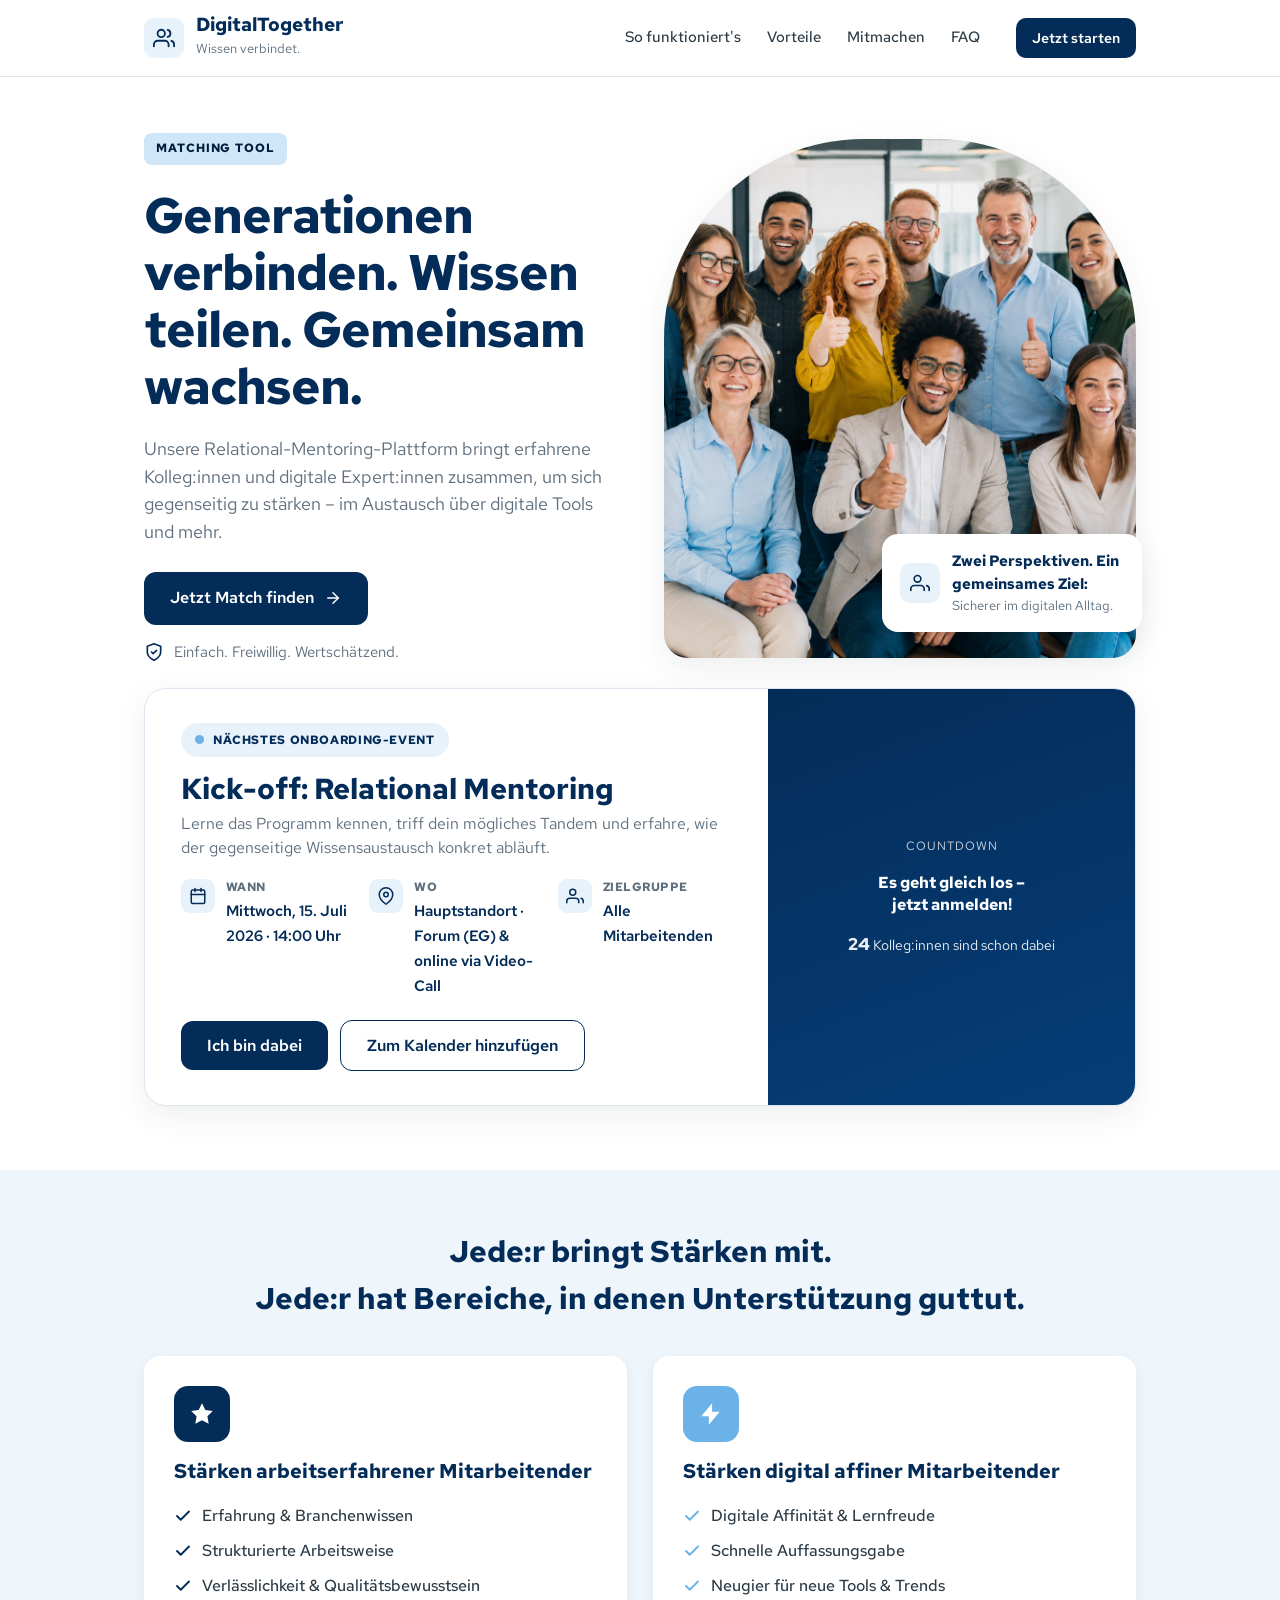
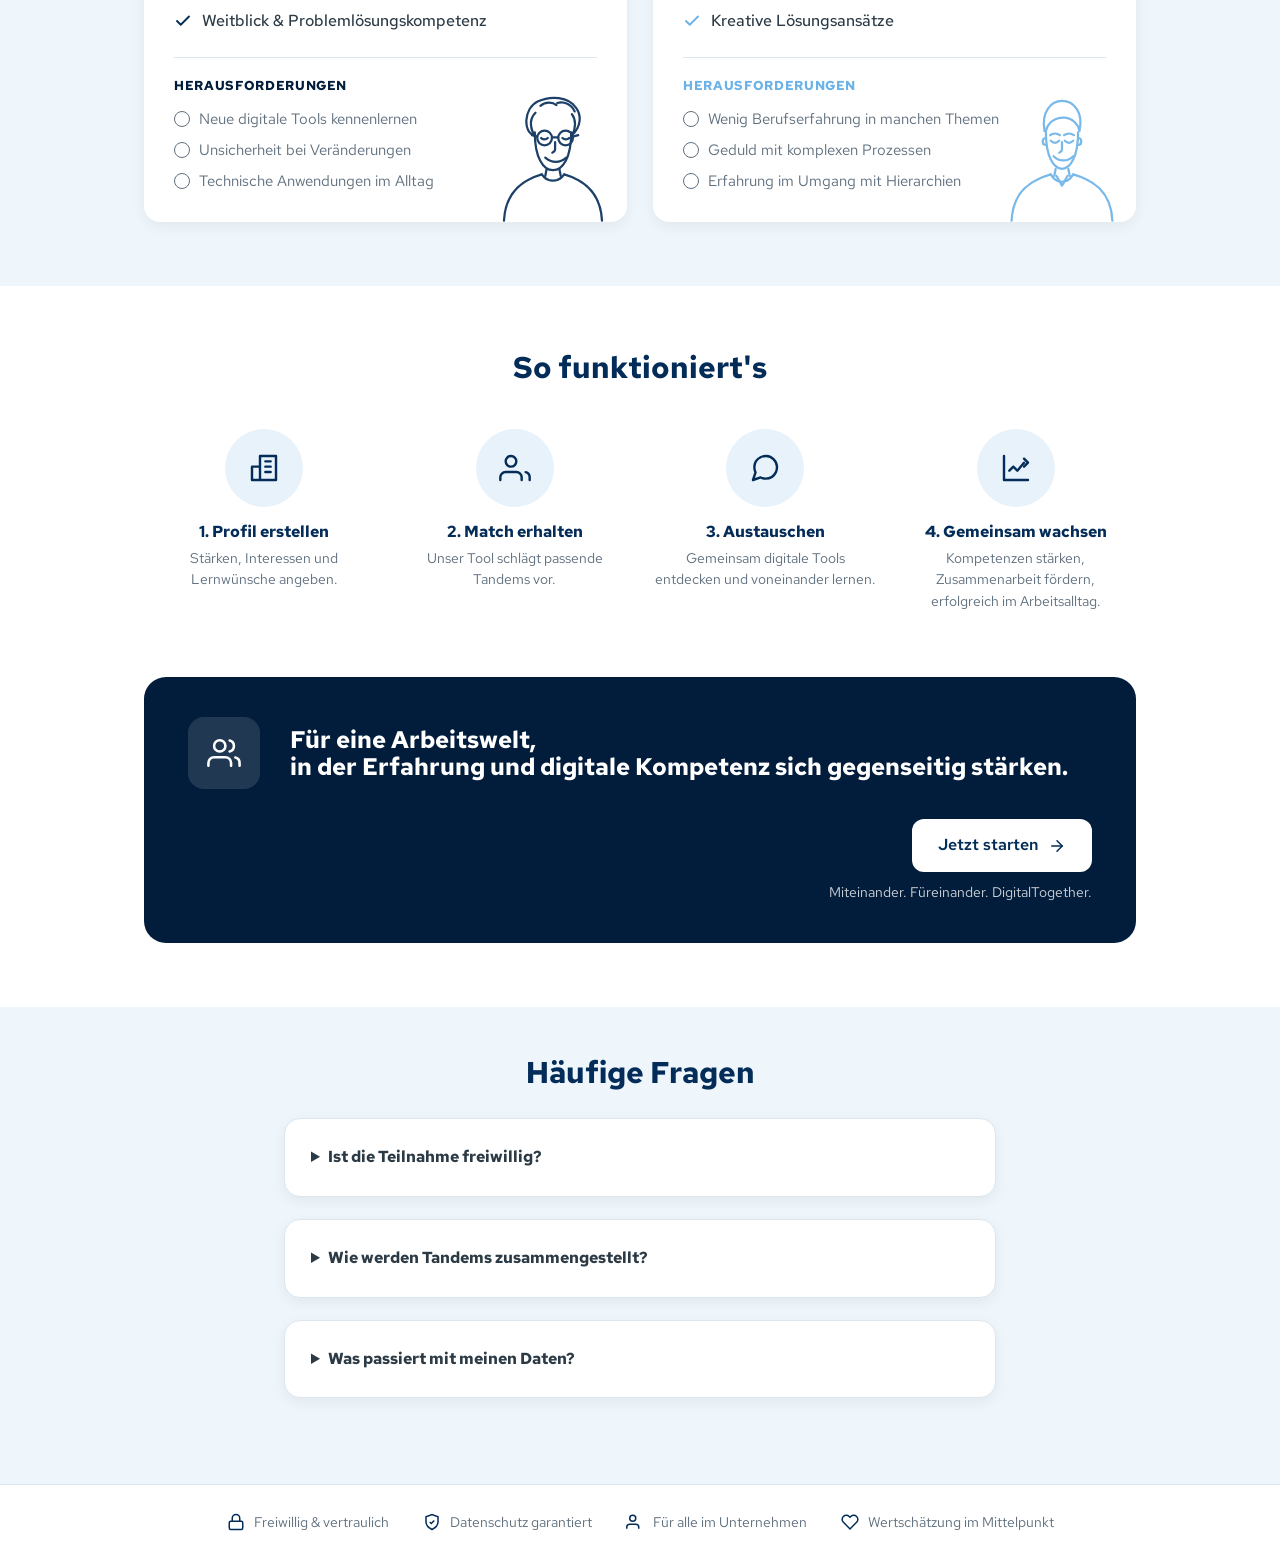
==== commit b0478a8c: "Anpassungen HR und Metrics" ====
--- a/index.html
+++ b/index.html
@@ -102,7 +102,7 @@
     </div>
     <div class="hero-media">
       <div class="hero-img">
-        <img src="https://images.unsplash.com/photo-1522881193457-37ae97c905bf?auto=format&fit=crop&w=900&q=70" alt="Zwei Kolleg:innen tauschen am Laptop Wissen aus" loading="eager" onerror="this.closest('.hero-img').classList.add('img-failed')"/>
+        <img src="img/hero.jpg" alt="Vielfältiges Team im Büro – Erfahrung und digitale Kompetenz auf Augenhöhe" loading="eager" onerror="this.closest('.hero-img').classList.add('img-failed')"/>
       </div>
       <div class="hero-badge">
         <span class="ico"><svg width="20" height="20" viewBox="0 0 24 24" fill="none" stroke="currentColor" stroke-width="2" stroke-linecap="round" stroke-linejoin="round"><path d="M17 21v-2a4 4 0 0 0-4-4H5a4 4 0 0 0-4 4v2"/><circle cx="9" cy="7" r="4"/><path d="M23 21v-2a4 4 0 0 0-3-3.87"/></svg></span>
--- a/css/styles.css
+++ b/css/styles.css
@@ -514,10 +514,13 @@
 
 /* HR field mini grid */
 .hrgrid { display: grid; grid-template-columns: repeat(2,1fr); gap: 16px; margin-top: 26px; }
-.hrfield { background: #fff; border: 1px solid var(--line); border-left: 4px solid var(--green); border-radius: 12px; padding: 18px 20px; box-shadow: var(--shadow-sm); }
+.hrfield { position: relative; background: #fff; border: 1px solid var(--line); border-left: 4px solid var(--green); border-radius: 12px; padding: 18px 20px; box-shadow: var(--shadow-sm); }
 .hrfield:nth-child(even) { border-left-color: var(--blue); }
-.hrfield h4 { font-size: 1.02rem; margin-bottom: 6px; }
+.hrfield h4 { font-size: 1.02rem; margin-bottom: 6px; padding-right: 64px; }
 .hrfield p { color: var(--muted); font-size: .9rem; margin: 0; }
+.hrfield-kpi { position: absolute; top: 14px; right: 18px; font-size: 1.5rem; font-weight: 800; color: var(--green); line-height: 1; }
+.hrfield:nth-child(even) .hrfield-kpi { color: var(--blue); }
+.hr-console .hrfield-kpi { color: #6ab2e7; }
 
 @media (max-width: 880px) {
   .triad, .hrgrid { grid-template-columns: 1fr; }
